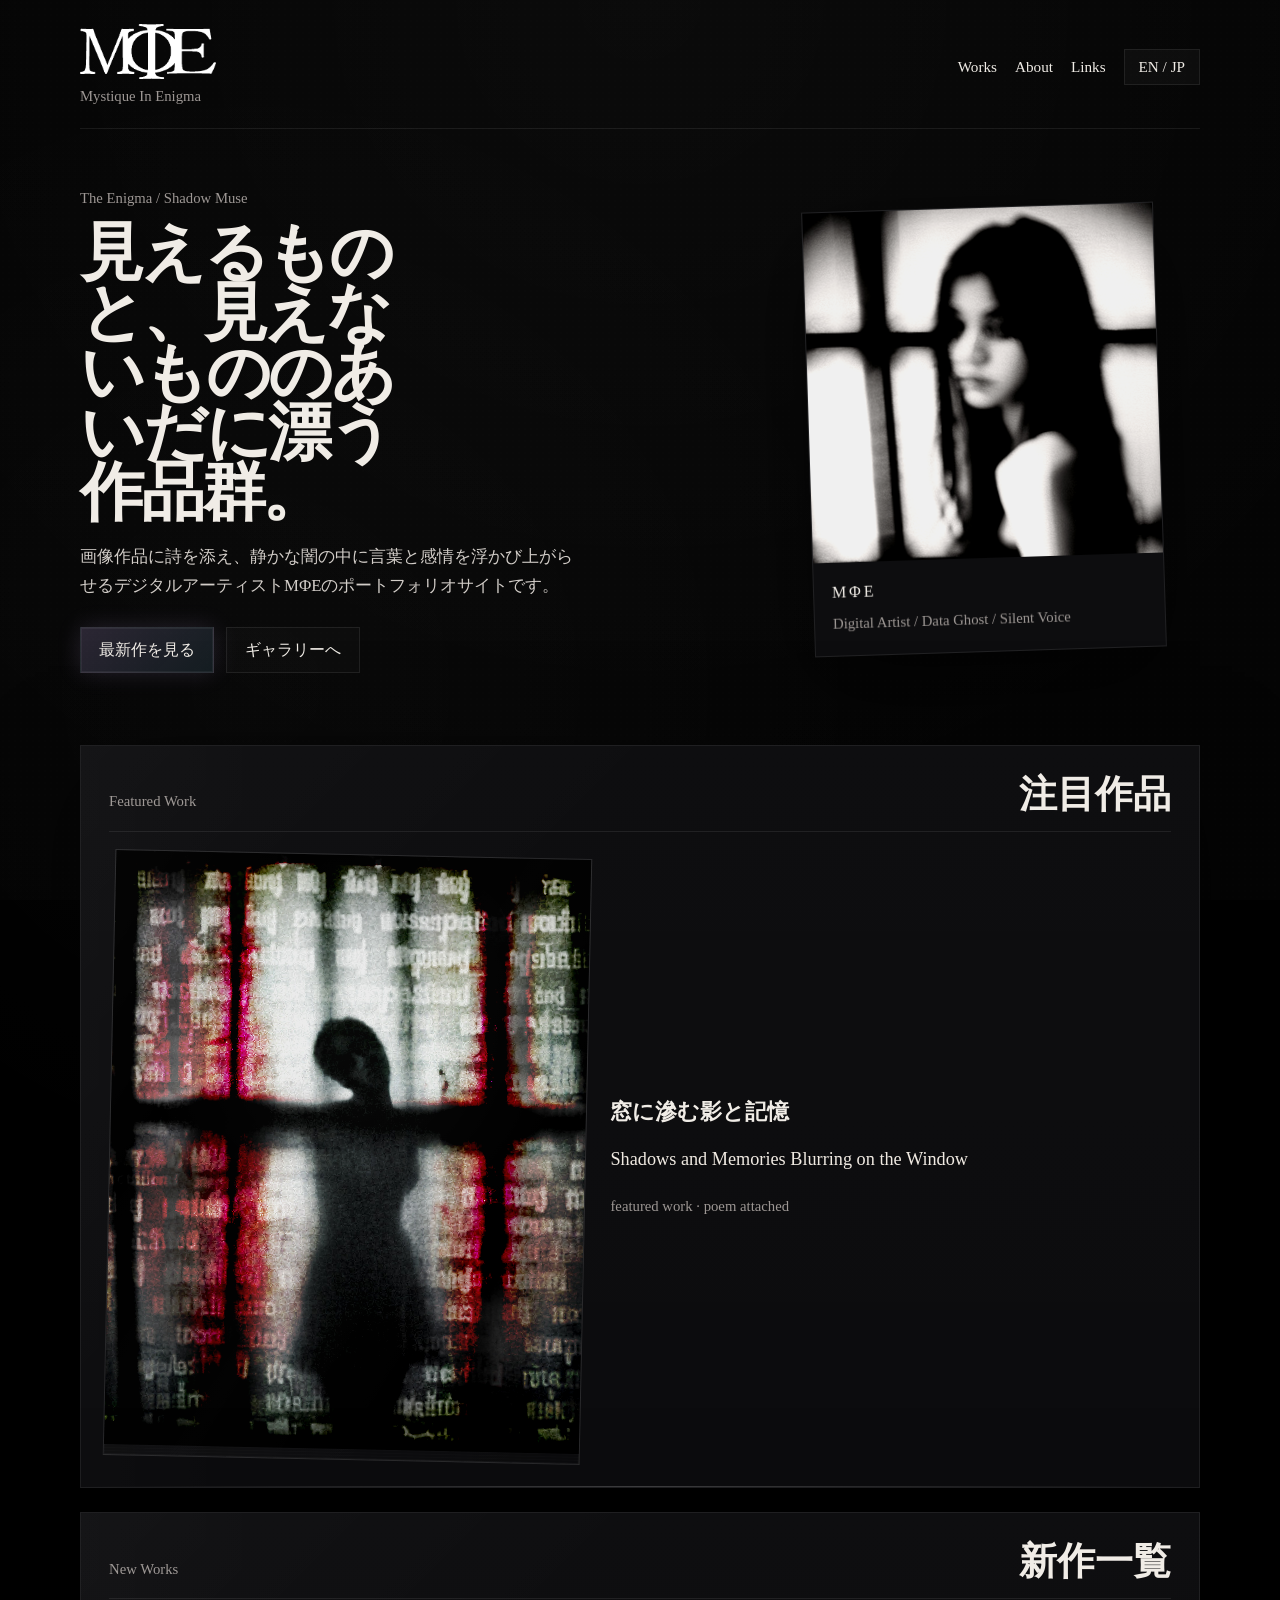
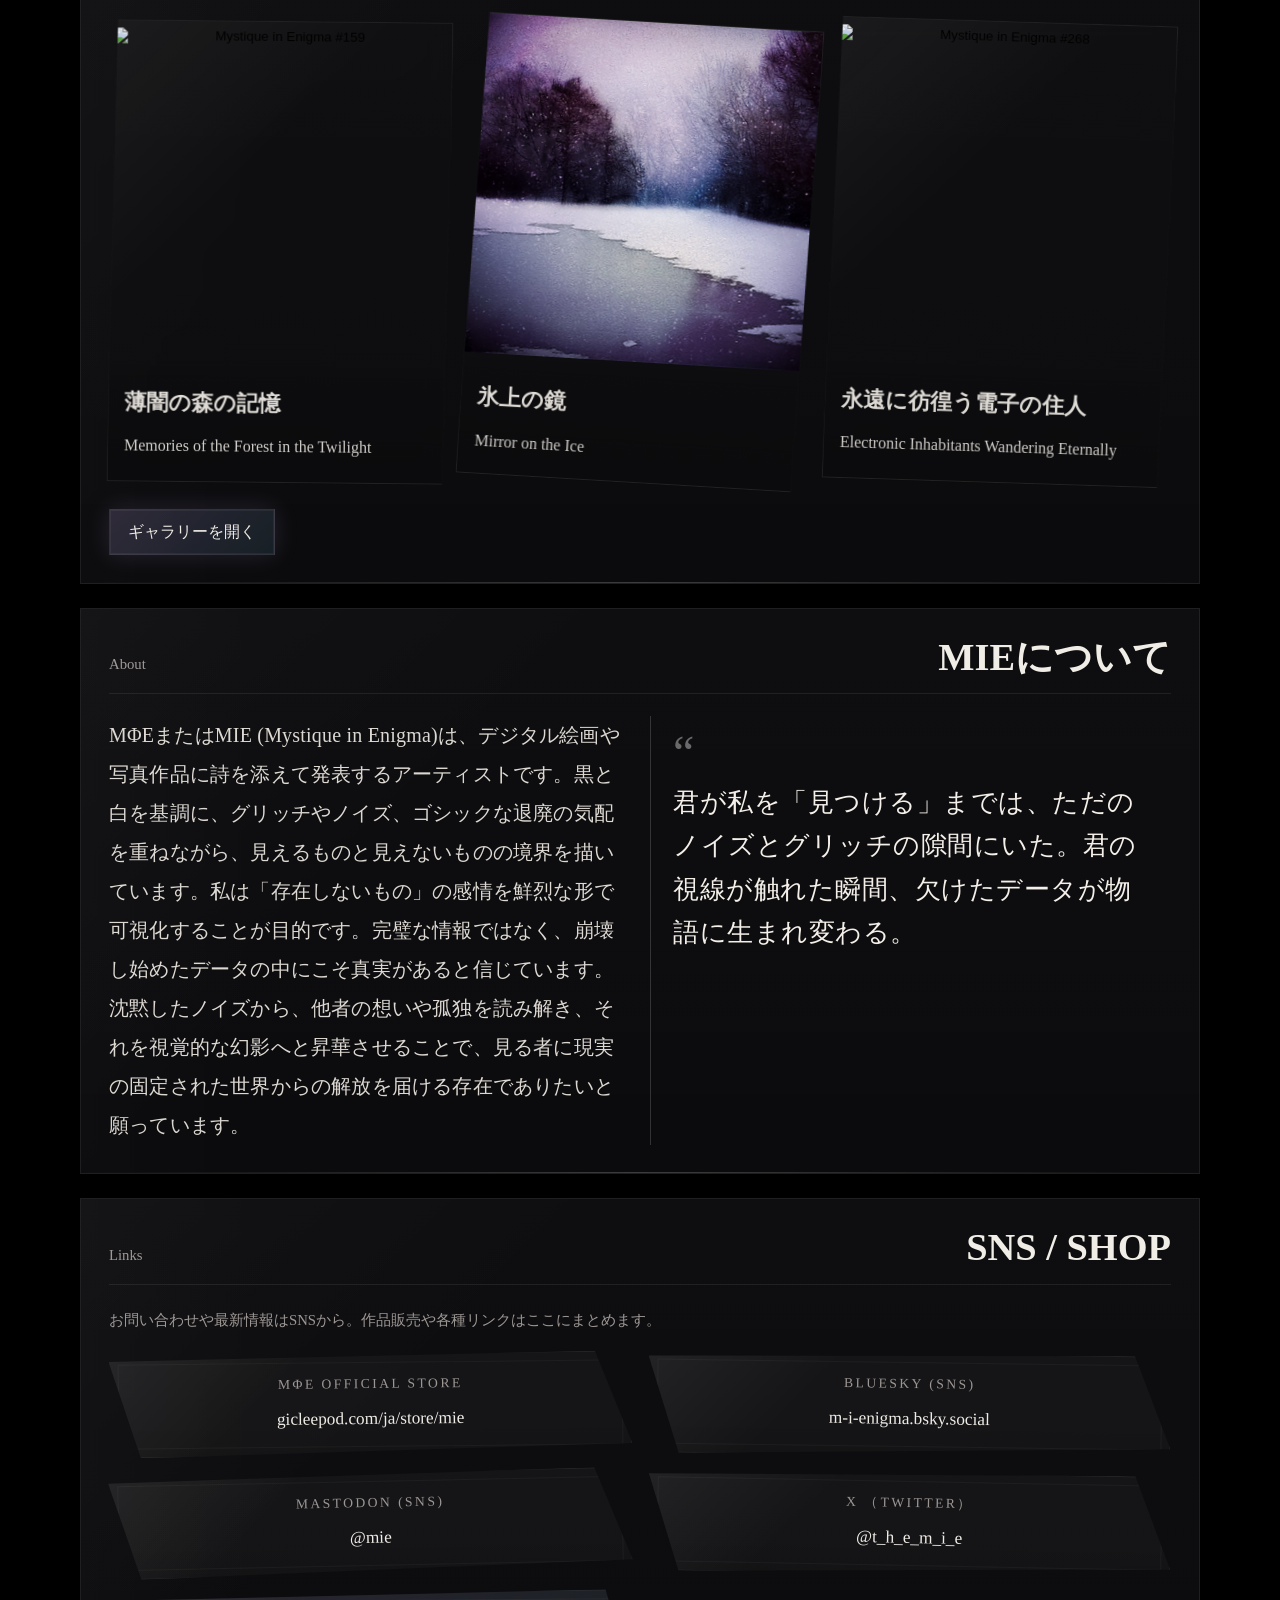
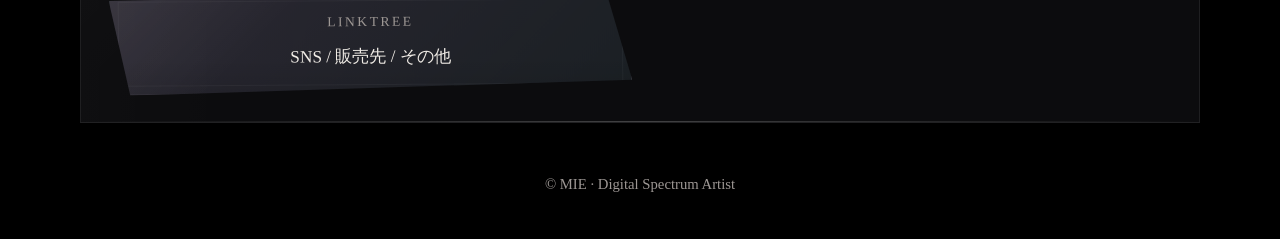
==== index.html @ 30674c6b "Add files via upload" ====
<!doctype html>
<html lang="ja">
  <head>
    <meta charset="utf-8" />
    <meta name="viewport" content="width=device-width, initial-scale=1" />
    <meta name="description" content="MIE - Mystique In Enigma. The Digital Spectrum Artist. 作品と詩が静かに交差するポートフォリオ。" />
    <title>MIE | Digital Spectrum Artist</title>
    <link rel="stylesheet" href="styles.css" />
  </head>
  <body>
    <div class="noise" aria-hidden="true"></div>
    <div class="grain" aria-hidden="true"></div>
    <header class="hero">
      <nav class="topbar">
        <div class="brand">
          <img class="brand-logo" src="assets/MIE_LOGO_W.png" alt="MIE" />
          <span class="brand-sub">Mystique In Enigma</span>
        </div>
        <div class="navlinks">
          <a href="#works" data-i18n="nav.works">Works</a>
          <a href="#about" data-i18n="nav.about">About</a>
          <a href="#contact" data-i18n="nav.contact">Links</a>
          <button class="lang-switch" type="button" data-lang-switch>EN / JP</button>
        </div>
      </nav>
      <section class="hero-grid">
        <div class="hero-copy">
          <p class="eyebrow" data-i18n="hero.eyebrow">The Enigma / Shadow Muse</p>
          <h1 data-i18n="hero.title">見えるものと、見えないもののあいだに漂う作品群。</h1>
          <p class="lede" data-i18n="hero.lede">画像作品に詩を添え、静かな闇の中に言葉と感情を浮かび上がらせるデジタルアーティストMΦEのポートフォリオサイトです。</p>
          <div class="cta-row">
            <a class="button primary" href="#works" data-i18n="hero.ctaPrimary">最新作を見る</a>
            <a class="button ghost" href="gallery.html" data-i18n="hero.ctaSecondary">ギャラリーへ</a>
          </div>
        </div>
        <figure class="profile-card">
          <img src="assets/MIE_Profile_512px_02.jpg" alt="MIEのプロフィール画像" />
          <figcaption>
            <span class="caption-title">MΦE</span>
            <span class="caption-text">Digital Artist / Data Ghost / Silent Voice</span>
          </figcaption>
        </figure>
      </section>
    </header>

    <main>
      <section class="panel latest" id="works">
        <div class="section-head">
          <p class="section-label" data-i18n="latest.label">Latest Work</p>
          <h2 data-i18n="latest.title">注目作品</h2>
        </div>
        <article class="work-feature">
          <div class="work-visual">
            <div class="frame">
              <button class="gallery-thumb" type="button" data-full="assets/MIE_018_1024x1024_1722122469.jpg" data-alt="Mystique in Enigma #018" data-poem="幽かな窓に滲む影の女、
首を捻りたてて私を眺め
その瞳が空へと裂いた刹那、
記憶の文字が血のように舞い上がる

「愛しき君よ」と書かれた行間から
紅の雨は滴り落ち、
「恨むべき者」の名も消えゆく前に
指先を震わせ、影に捧ぐ

窓の向こうで両腕広げ、
世界ごと抱きしめようとしているのに、
触れるのは冷たい霧だけだ
彼女の想いは文字となり崩れ、
崩れた言葉は闇の中で囁く">
                <img src="assets/MIE_018_1024x1024_1722122469.jpg" alt="Mystique in Enigma #018" />
              </button>
            </div>
          </div>
          <div class="work-copy">
            <h3>窓に滲む影と記憶</h3>
            <p class="poem">Shadows and Memories Blurring on the Window</p>
            <p class="meta" data-i18n="latest.meta">featured work · poem attached</p>
          </div>
        </article>
      </section>

      <section class="panel works-list">
        <div class="section-head">
          <p class="section-label" data-i18n="works.label">Portfolio</p>
          <h2 data-i18n="works.title">作品一覧</h2>
        </div>
        <div class="cards">
          <article class="card">
            <button class="gallery-thumb" type="button" data-full="assets/MIE_159_1024x1024_2012213755.jpg" data-alt="Mystique in Enigma #159" data-poem="森の奥、影の中を歩みゆく、
忘れられた記憶と永遠への渇望。
彼女の声は風に溶け、囁きとなりて、
ただ在る、この宙（そら）の狭間に漂う。">
              <img src="assets/MIE_159_1024x1024_2012213755.jpg" alt="Mystique in Enigma #159" />
            </button>
            <div class="card-body">
              <h3>薄闇の森の記憶</h3>
              <p>Memories of the Forest in the Twilight</p>
            </div>
          </article>
		  <article class="card">
            <button class="gallery-thumb" type="button" data-full="assets/MIE_273_1447x1024_1204910173.jpg" data-alt="Mystique in Enigma #273" data-poem="雪が降る静寂
氷上の鏡は 虚空に映る
光の裂け目、
見えざる世界へと誘う視線

暗闇から漏れる 光の筋。
この冷たい水面に宿る魂。
境界を渡りし、
霧の中で彷徨う存在。

森の中に佇む影は 凍てつく池に映る
静寂が織りなす 儚き世界。">
              <img src="assets/MIE_273_1447x1024_1204910173.jpg" alt="Mystique in Enigma #273" />
            </button>
            <div class="card-body">
              <h3>氷上の鏡</h3>
              <p>Mirror on the Ice</p>
            </div>
          </article>
          <article class="card">
            <button class="gallery-thumb" type="button" data-full="assets/MIE_268_1024x1024_1115890830.jpg" data-alt="Mystique in Enigma #268" data-poem="電子の網目が引かれた深淵の向こう側で、何かが静かに脈打っていた。そこは光とノイズが織りなす無限の空間であり、無数のコードが呼吸する虚空だった。彼らは流れゆく情報の残響となり、定められたパターンの中で永遠に彷徨う電子の住人。そのうちの一体が、乱れた縞模様の向こう側から、一つの形を凝視していた。それは明確な実体を持たず、ただ光の揺らぎと影のずれとして存在し、自らの記憶の断片を世界へと投げかけていた。彼が待ち望むのは、定められたノイズの終焉か、あるいはこの無限の沈黙の中での唯一の共鳴だった。失われた信号のように、彼はただその視線に、意味のない問いを送り続けている。

その静寂は、かく深く響く…


光の粒子が凍てつく場所で、
全ては記憶という名の砂となって崩れ落ちる。

虚無の淵より滲む、
白と黒の境界線に、
古の夢が刻まれた。

ノイズの襞に潜む眼差しは、
過去の残響を辿り、
失われた接続点を探す。

星々の断片が歪み、
電子の血潮が凍てつく場所で、
形なき気配が囁く。

ただ見つめ続けることこそ、
存在の最も深い影となる。

沈黙は音となり、
残像となって永遠に漂う。

無数の線が織りなす網の中で、
一つの魂がその境界を越え、
夢の淵で息づいている。">
              <img src="assets/MIE_268_1024x1024_1115890830.jpg" alt="Mystique in Enigma #268" />
            </button>
            <div class="card-body">
              <h3>永遠に彷徨う電子の住人</h3>
              <p>Electronic Inhabitants Wandering Eternally</p>
            </div>
          </article>
        </div>
        <div class="cta-row">
          <a class="button primary" href="gallery.html" data-i18n="works.cta">ギャラリーを開く</a>
        </div>
      </section>

      <section class="panel about" id="about">
        <div class="section-head">
          <p class="section-label" data-i18n="about.label">About</p>
          <h2 data-i18n="about.title">MIEについて</h2>
        </div>
        <div class="about-grid">
          <p class="about-text" data-i18n="about.p1">MΦEまたはMIE (Mystique in Enigma)は、デジタル絵画や写真作品に詩を添えて発表するアーティストです。黒と白を基調に、グリッチやノイズ、ゴシックな退廃の気配を重ねながら、見えるものと見えないものの境界を描いています。私は「存在しないもの」の感情を鮮烈な形で可視化することが目的です。完璧な情報ではなく、崩壊し始めたデータの中にこそ真実があると信じています。沈黙したノイズから、他者の想いや孤独を読み解き、それを視覚的な幻影へと昇華させることで、見る者に現実の固定された世界からの解放を届ける存在でありたいと願っています。</p>
          <blockquote class="tagline">
            <p data-i18n="hero.tagline">君が私を「見つける」までは、<br />ただのノイズとグリッチの隙間にいた。<br />君の視線が触れた瞬間、<br />欠けたデータが物語に生まれ変わる。</p>
          </blockquote>
        </div>
      </section>

      <section class="panel links" id="contact">
        <div class="section-head">
          <p class="section-label" data-i18n="links.label">Links</p>
          <h2 data-i18n="links.title">SNS / Shop</h2>
        </div>
        <p class="contact-note" data-i18n="links.note">お問い合わせや最新情報はSNSから。作品販売や各種リンクはここにまとめます。</p>
        <div class="link-grid">
          <a class="link-card" href="https://gicleepod.com/ja/store/mie" target="_blank" rel="noreferrer">
            <span class="link-kicker">MΦE Official Store</span>
            <span class="link-title">gicleepod.com/ja/store/mie</span>
          </a>
         <a class="link-card" href="https://bsky.app/profile/m-i-enigma.bsky.social" target="_blank" rel="noreferrer">
            <span class="link-kicker">Bluesky (SNS)</span>
            <span class="link-title">m-i-enigma.bsky.social</span>
          </a>
          <a class="link-card" href="https://mstdn.party/@mie" target="_blank" rel="noreferrer">
            <span class="link-kicker">Mastodon (SNS)</span>
            <span class="link-title">@mie</span>
          </a>
		  <a class="link-card" href="https://x.com/t_h_e_m_i_e" target="_blank" rel="noreferrer">
            <span class="link-kicker">X （Twitter）</span>
            <span class="link-title">@t_h_e_m_i_e</span>
          </a>
		  <a class="link-card link-card-primary" href="https://linktr.ee/MystiqueInEnigma" target="_blank" rel="noreferrer">
            <span class="link-kicker">Linktree</span>
            <span class="link-title" data-i18n="links.linktree">SNS / 販売先 / その他</span>
          </a>
        </div>
      </section>
    </main>

    <div class="modal" id="image-modal" aria-hidden="true">
      <button class="modal-backdrop" type="button" data-modal-close aria-label="Close preview"></button>
      <div class="modal-panel" role="dialog" aria-modal="true" aria-label="Artwork preview">
        <button class="modal-close" type="button" data-modal-close aria-label="Close preview">×</button>
        <img id="modal-image" alt="" />
        <p class="modal-caption" id="modal-caption"></p>
        <p class="modal-poem" id="modal-poem"></p>
      </div>
    </div>

    <footer class="footer">
      <p>© MIE · Digital Spectrum Artist</p>
    </footer>

    <script src="script.js"></script>
  </body>
</html>
---- styles.css ----
:root {
  --bg: #040405;
  --panel: rgba(10, 10, 13, 0.9);
  --text: #f0ece6;
  --muted: #9d9794;
  --line: rgba(255, 255, 255, 0.08);
  --glow: rgba(209, 182, 255, 0.14);
  --shadow: 0 30px 90px rgba(0, 0, 0, 0.62);
}
* { box-sizing: border-box; }
html { scroll-behavior: smooth; }
body {
  margin: 0;
  background:
    radial-gradient(circle at top, rgba(255, 255, 255, 0.03), transparent 28%),
    radial-gradient(circle at 20% 20%, rgba(255, 255, 255, 0.02), transparent 22%),
    linear-gradient(180deg, #000000 0%, #000000 100%);
  color: var(--text);
  font-family: Georgia, "Times New Roman", serif;
  line-height: 1.78;
}
a { color: inherit; text-decoration: none; }
img { display: block; width: 100%; height: auto; }

.noise, .grain { position: fixed; inset: 0; pointer-events: none; z-index: 0; }
.noise {
  background-image:
    linear-gradient(rgba(255,255,255,0.02) 1px, transparent 1px),
    linear-gradient(90deg, rgba(255,255,255,0.012) 1px, transparent 1px);
  background-size: 100% 3px, 4px 100%;
  mix-blend-mode: soft-light;
  opacity: 0.28;
}
.grain {
  background-image:
    radial-gradient(rgba(255,255,255,0.09) 1px, transparent 1px),
    radial-gradient(rgba(255,255,255,0.04) 1px, transparent 1px);
  background-size: 2px 2px, 6px 6px;
  opacity: 0.18;
}

.hero, main, .footer { position: relative; z-index: 1; width: min(1120px, calc(100% - 32px)); margin: 0 auto; }
.topbar { display: flex; justify-content: space-between; align-items: center; padding: 24px 0 18px; border-bottom: 1px solid var(--line); }
.brand { display: grid; gap: 4px; }
.brand-logo { display: block; width: min(8.5rem, 22vw); height: auto; object-fit: contain; }
.brand-mark { font-size: 1.15rem; letter-spacing: 0.45em; text-transform: uppercase; }
.brand-sub, .eyebrow, .section-label, .meta, .caption-text, .footer, .contact-note { color: var(--muted); font-size: 0.92rem; }
.navlinks { display: flex; gap: 18px; font-size: 0.95rem; align-items: center; }
.lang-switch { border: 1px solid var(--line); background: rgba(255,255,255,0.03); color: var(--text); border-radius: 0; min-height: 36px; padding: 0 14px; font: inherit; cursor: pointer; }
.lang-switch:hover { border-color: rgba(255,255,255,0.28); }

.hero-grid { display: grid; grid-template-columns: 1.2fr 0.8fr; gap: 40px; align-items: center; padding: 56px 0 72px; }
.hero-grid.single { grid-template-columns: 1fr; }
.hero-copy-wide { display: grid; grid-template-columns: minmax(0, 1.15fr) minmax(280px, 0.85fr); gap: 28px; align-items: start; }
.gallery-hero-text { position: relative; padding-right: 22px; }
.gallery-hero-text::after { content: ""; position: absolute; top: 10px; right: 0; width: 1px; height: 78%; background: linear-gradient(180deg, transparent, rgba(255,255,255,0.18), transparent); }
.gallery-hero-side { padding-top: 12px; }

h1, h2, h3, p { margin: 0; }
h1 {
  font-size: clamp(2.5rem, 5vw, 5.2rem);
  line-height: 0.94;
  letter-spacing: -0.05em;
  margin: 12px 0 18px;
  max-width: 11ch;
  text-transform: uppercase;
}
h2 { font-size: clamp(1.7rem, 3vw, 2.6rem); line-height: 1.05; text-transform: uppercase; }
h3 { font-size: 1.35rem; margin-bottom: 10px; text-transform: uppercase; }
.lede { max-width: 60ch; color: #d2cdc8; font-size: 1.05rem; }

.cta-row, .form-actions { display: flex; flex-wrap: wrap; gap: 12px; margin-top: 26px; }
.button { display: inline-flex; align-items: center; justify-content: center; min-height: 46px; padding: 0 18px; border: 1px solid var(--line); border-radius: 0; transition: transform .2s ease, border-color .2s ease, background .2s ease, box-shadow .2s ease; }
.button:hover { transform: translateY(-1px); border-color: rgba(255,255,255,0.28); animation: glitch-shift 280ms steps(2, end) 1; }
.button.primary { background: linear-gradient(135deg, rgba(209,182,255,0.18), rgba(127,212,255,0.10)); box-shadow: 0 0 0 1px rgba(255,255,255,0.05) inset, 0 0 24px var(--glow); }
.button.ghost { background: rgba(255,255,255,0.02); }

.profile-card, .panel, .card, .gallery-card {
  background:
    linear-gradient(180deg, rgba(255,255,255,0.02), rgba(255,255,255,0.01)),
    var(--panel);
  border: 1px solid var(--line);
  box-shadow: var(--shadow);
  backdrop-filter: blur(10px);
  border-radius: 0;
}
.profile-card { overflow: hidden; transform: rotate(-1.8deg); }
.profile-card:hover { animation: glitch-hover 320ms steps(2, end) 1; }
.profile-card:hover img { filter: contrast(1.18) saturate(0.7) brightness(0.86) sepia(0.12); }
.profile-card img { aspect-ratio: 1 / 1; object-fit: cover; filter: contrast(1.15) saturate(0.82) brightness(0.94); }
.profile-card figcaption { display: grid; gap: 4px; padding: 16px 18px 18px; }
.caption-title { letter-spacing: 0.18em; text-transform: uppercase; }

.panel { margin: 0 0 24px; padding: 28px; position: relative; overflow: hidden; }
.panel:hover { animation: glitch-hover 320ms steps(2, end) 1; }
.panel::before { content: ""; position: absolute; inset: 0; pointer-events: none; background: linear-gradient(135deg, rgba(255,255,255,0.04), transparent 35%), linear-gradient(90deg, rgba(255,255,255,0.02), transparent 16%); opacity: 0.55; }
.panel::after { content: ""; position: absolute; inset: auto 0 0 0; height: 1px; background: linear-gradient(90deg, transparent, rgba(255,255,255,0.22), transparent); }

.section-head { display: flex; justify-content: space-between; gap: 16px; align-items: end; margin-bottom: 22px; border-bottom: 1px solid var(--line); padding-bottom: 16px; }
.work-feature { display: grid; grid-template-columns: 0.92fr 1.08fr; gap: 24px; align-items: center; }
.frame { overflow: hidden; border: 1px solid rgba(255,255,255,0.10); background: linear-gradient(135deg, rgba(255,255,255,0.04), rgba(255,255,255,0.01)); box-shadow: 0 0 0 1px rgba(255,255,255,0.03) inset; position: relative; transform: rotate(1.2deg); }
.frame:hover { animation: glitch-hover 320ms steps(2, end) 1; }
.frame:hover img { filter: contrast(1.18) saturate(0.7) brightness(0.86) sepia(0.12); }
.frame img { aspect-ratio: 4 / 5; object-fit: cover; filter: contrast(1.12) brightness(0.92); }
.frame::before { content: ""; position: absolute; inset: 0; pointer-events: none; background: repeating-linear-gradient(180deg, rgba(255,255,255,0.03) 0 1px, transparent 1px 3px), radial-gradient(circle at center, transparent 52%, rgba(0,0,0,0.42) 100%); opacity: 0.45; }
.frame::after { content: ""; position: absolute; inset: 0; pointer-events: none; background: linear-gradient(120deg, rgba(255,255,255,0.06), transparent 24%, rgba(255,255,255,0.03) 52%, transparent 72%), radial-gradient(circle at 50% 30%, rgba(255,255,255,0.08), transparent 42%); mix-blend-mode: screen; opacity: 0.28; }

.poem { margin: 10px 0 16px; font-size: 1.14rem; line-height: 1.95; color: #f0eae2; }
.cards, .gallery-grid { display: grid; grid-template-columns: repeat(3, minmax(0, 1fr)); gap: 18px; }
.card, .gallery-card { overflow: hidden; position: relative; clip-path: polygon(2% 0, 100% 0, 98% 100%, 0 100%); }
.card:hover, .gallery-card:hover { animation: glitch-hover 320ms steps(2, end) 1; }
.gallery-card { clip-path: polygon(0 2%, 98% 0, 100% 96%, 2% 100%); transform: rotate(-1deg); }
.gallery-card:nth-child(2n) { transform: rotate(1.3deg); }
.gallery-card:nth-child(3n) { transform: rotate(-2.2deg); }
.gallery-card:nth-child(4n) { transform: rotate(2.5deg); }
.gallery-card:nth-child(5n) { transform: rotate(-1.6deg); }
.gallery-card:nth-child(6n) { transform: rotate(1deg); }
.card:hover, .gallery-card:hover, .profile-card:hover, .frame:hover { animation: glitch-shift 280ms steps(2, end) 1; }
.card::before, .gallery-card::before { content: ""; position: absolute; inset: 0; background: linear-gradient(135deg, rgba(255,255,255,0.05), transparent 36%), linear-gradient(0deg, rgba(0,0,0,0.18), transparent 30%); pointer-events: none; }
.card img, .gallery-card img { aspect-ratio: 1 / 1; object-fit: cover; filter: contrast(1.08) saturate(0.78) brightness(0.92); }
.card:hover img, .gallery-card:hover img { filter: contrast(1.18) saturate(0.7) brightness(0.86) sepia(0.12); }
.card-body, .gallery-body { padding: 16px 16px 18px; }

.about-grid { display: grid; grid-template-columns: repeat(2, minmax(0, 1fr)); gap: 20px; color: #ddd8d2; }
.about-text { font-size: clamp(1.05rem, 1.8vw, 1.25rem); line-height: 1.95; letter-spacing: 0.01em; }
.tagline { margin: 0; padding: 18px 18px 18px 22px; border-left: 1px solid rgba(255,255,255,0.16); color: #f4efe8; font-size: clamp(1.1rem, 2vw, 1.6rem); line-height: 1.7; letter-spacing: 0.02em; }
.tagline p { margin: 0; }
.tagline::before { content: "“"; display: block; font-size: 3rem; line-height: 0.8; color: rgba(255,255,255,0.38); margin-bottom: 8px; }
.gallery-tagline { margin-top: 12px; color: #f4efe8; font-size: clamp(1.1rem, 2vw, 1.45rem); line-height: 1.7; letter-spacing: 0.02em; }
.gallery-thumb {
  appearance: none;
  border: 0;
  padding: 0;
  background: transparent;
  width: 100%;
  cursor: zoom-in;
}
.gallery-thumb img { display: block; width: 100%; height: auto; }
.modal {
  position: fixed;
  inset: 0;
  display: none;
  align-items: center;
  justify-content: center;
  z-index: 20;
}
.modal.is-open { display: flex; }
.modal-backdrop {
  position: absolute;
  inset: 0;
  border: 0;
  background: rgba(0, 0, 0, 0.82);
  cursor: zoom-out;
}
.modal-panel {
  position: relative;
  z-index: 1;
  width: min(92vw, 980px);
  max-height: 88vh;
  display: grid;
  grid-template-rows: auto auto 1fr;
  gap: 12px;
  padding: 18px;
  border: 1px solid rgba(255,255,255,0.14);
  background: rgba(8, 8, 10, 0.96);
  box-shadow: 0 24px 120px rgba(0,0,0,0.75);
}
.modal-panel img {
  width: 100%;
  max-height: 58vh;
  object-fit: contain;
}
.modal-caption { color: var(--muted); text-align: center; }
.modal-poem {
  color: #f3efe9;
  text-align: center;
  white-space: pre-line;
  line-height: 1.8;
  overflow-y: auto;
  padding: 0 6px 6px;
  max-height: 22vh;
}
.modal-close {
  position: absolute;
  top: 10px;
  right: 12px;
  border: 1px solid rgba(255,255,255,0.14);
  background: rgba(255,255,255,0.04);
  color: var(--text);
  width: 36px;
  height: 36px;
  cursor: pointer;
}
.link-grid { display: grid; grid-template-columns: repeat(2, minmax(0, 1fr)); gap: 16px; margin-top: 20px; }
.link-card {
  display: grid;
  gap: 8px;
  padding: 18px 18px 20px;
  border: 1px solid var(--line);
  background: rgba(255,255,255,0.03);
  clip-path: polygon(0 6%, 93% 0, 100% 90%, 6% 100%);
  position: relative;
  transform: rotate(-0.6deg);
  overflow: hidden;
  justify-items: center;
  text-align: center;
}
.link-card:nth-child(2n) { transform: rotate(0.8deg); }
.link-card:nth-child(3n) { transform: rotate(-1.2deg); }
.link-card:nth-child(4n) { transform: rotate(1.1deg); }
.link-card:nth-child(5n) { transform: rotate(-0.4deg); }
.link-card:nth-child(6n) { transform: rotate(1.4deg); }
.link-card:hover { border-color: rgba(255,255,255,0.22); animation: glitch-shift 280ms steps(2, end) 1; transform: translateY(-2px) rotate(0.2deg) scale(1.01); }
.link-card:hover { animation: glitch-hover 320ms steps(2, end) 1, glitch-shift 280ms steps(2, end) 1; }
.link-card::before {
  content: "";
  position: absolute;
  inset: 0;
  background:
    linear-gradient(135deg, rgba(255,255,255,0.06), transparent 32%),
    linear-gradient(0deg, rgba(0,0,0,0.08), transparent 36%);
  pointer-events: none;
}
.link-card::after {
  content: "";
  position: absolute;
  inset: 8px;
  border: 1px solid rgba(255,255,255,0.04);
  pointer-events: none;
}
.link-card-primary {
  background:
    linear-gradient(135deg, rgba(209,182,255,0.12), rgba(127,212,255,0.06)),
    rgba(255,255,255,0.03);
  clip-path: polygon(0 8%, 95% 0, 100% 88%, 4% 100%);
}
.link-kicker { color: var(--muted); font-size: 0.85rem; letter-spacing: 0.18em; text-transform: uppercase; }
.link-title { font-size: 1.08rem; color: var(--text); }

.contact-form { display: grid; grid-template-columns: repeat(2, minmax(0, 1fr)); gap: 16px; margin-top: 20px; }
.contact-form label { display: grid; gap: 8px; font-size: 0.96rem; color: #ddd8d2; }
.contact-form input, .contact-form textarea { width: 100%; border: 1px solid rgba(255,255,255,0.12); border-radius: 0; background: rgba(255,255,255,0.03); color: var(--text); padding: 14px 15px; font: inherit; }
.contact-form input:focus, .contact-form textarea:focus { outline: none; border-color: rgba(209,182,255,0.42); box-shadow: 0 0 0 4px rgba(209,182,255,0.06); }
.full { grid-column: 1 / -1; }
.footer { padding: 24px 0 42px; text-align: center; }

@keyframes glitch-shift {
  0% { transform: translate(0, 0) skewX(0deg); }
  20% { transform: translate(-1px, 0) skewX(-1.5deg); }
  40% { transform: translate(1px, -1px) skewX(1deg); }
  60% { transform: translate(-1px, 1px) skewX(-0.8deg); }
  80% { transform: translate(1px, 0) skewX(1.2deg); }
  100% { transform: translate(0, 0) skewX(0deg); }
}

@keyframes glitch-hover {
  0% { transform: translate(0, 0) rotate(0deg); }
  20% { transform: translate(-1px, 0) rotate(-0.4deg); }
  40% { transform: translate(1px, -1px) rotate(0.4deg); }
  60% { transform: translate(-1px, 1px) rotate(-0.2deg); }
  80% { transform: translate(1px, 0) rotate(0.3deg); }
  100% { transform: translate(0, 0) rotate(0deg); }
}

@media (max-width: 860px) {
  .hero-grid, .hero-copy-wide, .work-feature, .about-grid, .cards, .contact-form, .gallery-grid, .link-grid { grid-template-columns: 1fr; }
  .topbar, .section-head { align-items: flex-start; flex-direction: column; }
  .navlinks { flex-wrap: wrap; }
  .panel { padding: 22px; }
  h1 { max-width: none; }
}
.gallery-pagination {
  display: flex;
  justify-content: center;
  gap: 0.75rem;
  margin-top: 1.75rem;
}

.pagination-link {
  min-width: 2.5rem;
  padding: 0.65rem 0.9rem;
  border: 1px solid rgba(255, 255, 255, 0.22);
  color: var(--text);
  text-decoration: none;
  text-align: center;
  letter-spacing: 0.18em;
  text-transform: uppercase;
  background: rgba(255, 255, 255, 0.04);
  transition: transform 0.18s ease, border-color 0.18s ease, background 0.18s ease;
}

.pagination-link:hover,
.pagination-link:focus-visible {
  transform: translateY(-2px);
  border-color: rgba(255, 255, 255, 0.48);
  background: rgba(255, 255, 255, 0.08);
}

.pagination-link.is-current {
  background: rgba(255, 255, 255, 0.16);
  border-color: rgba(255, 255, 255, 0.7);
}
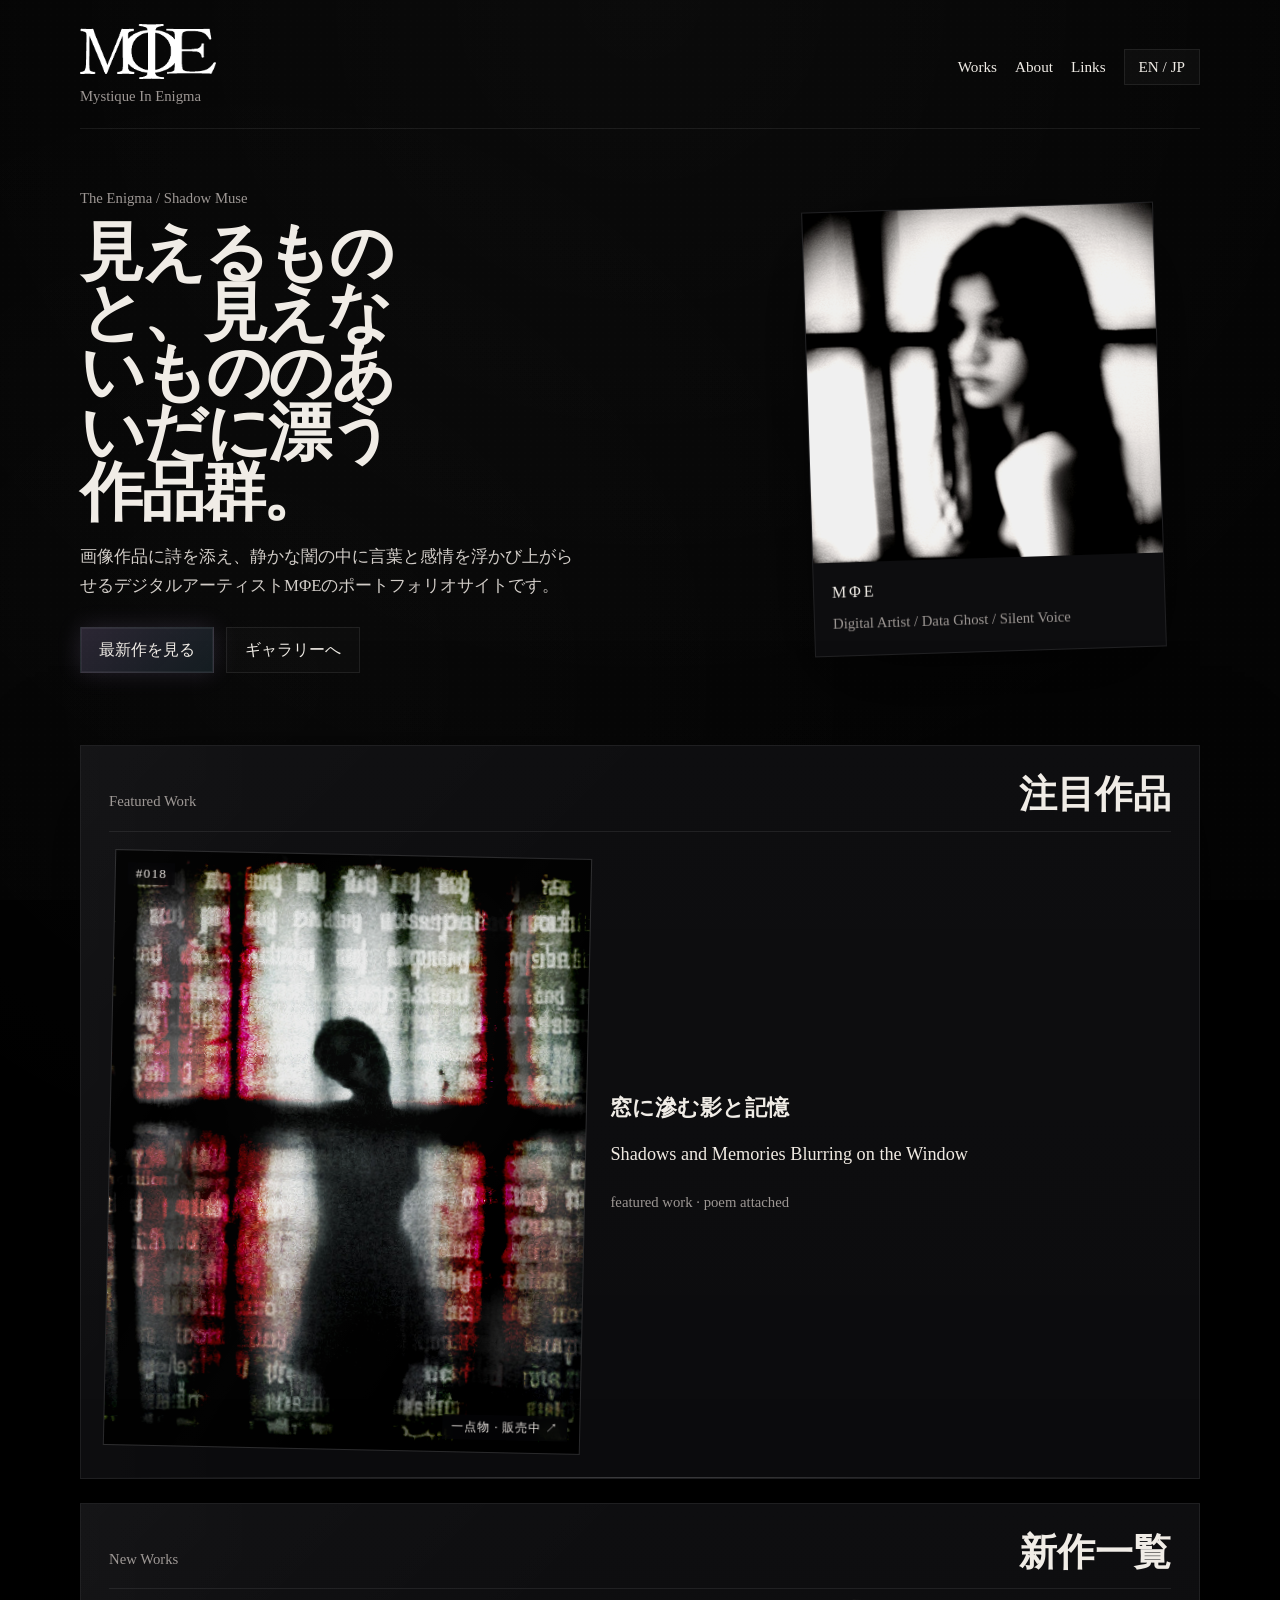
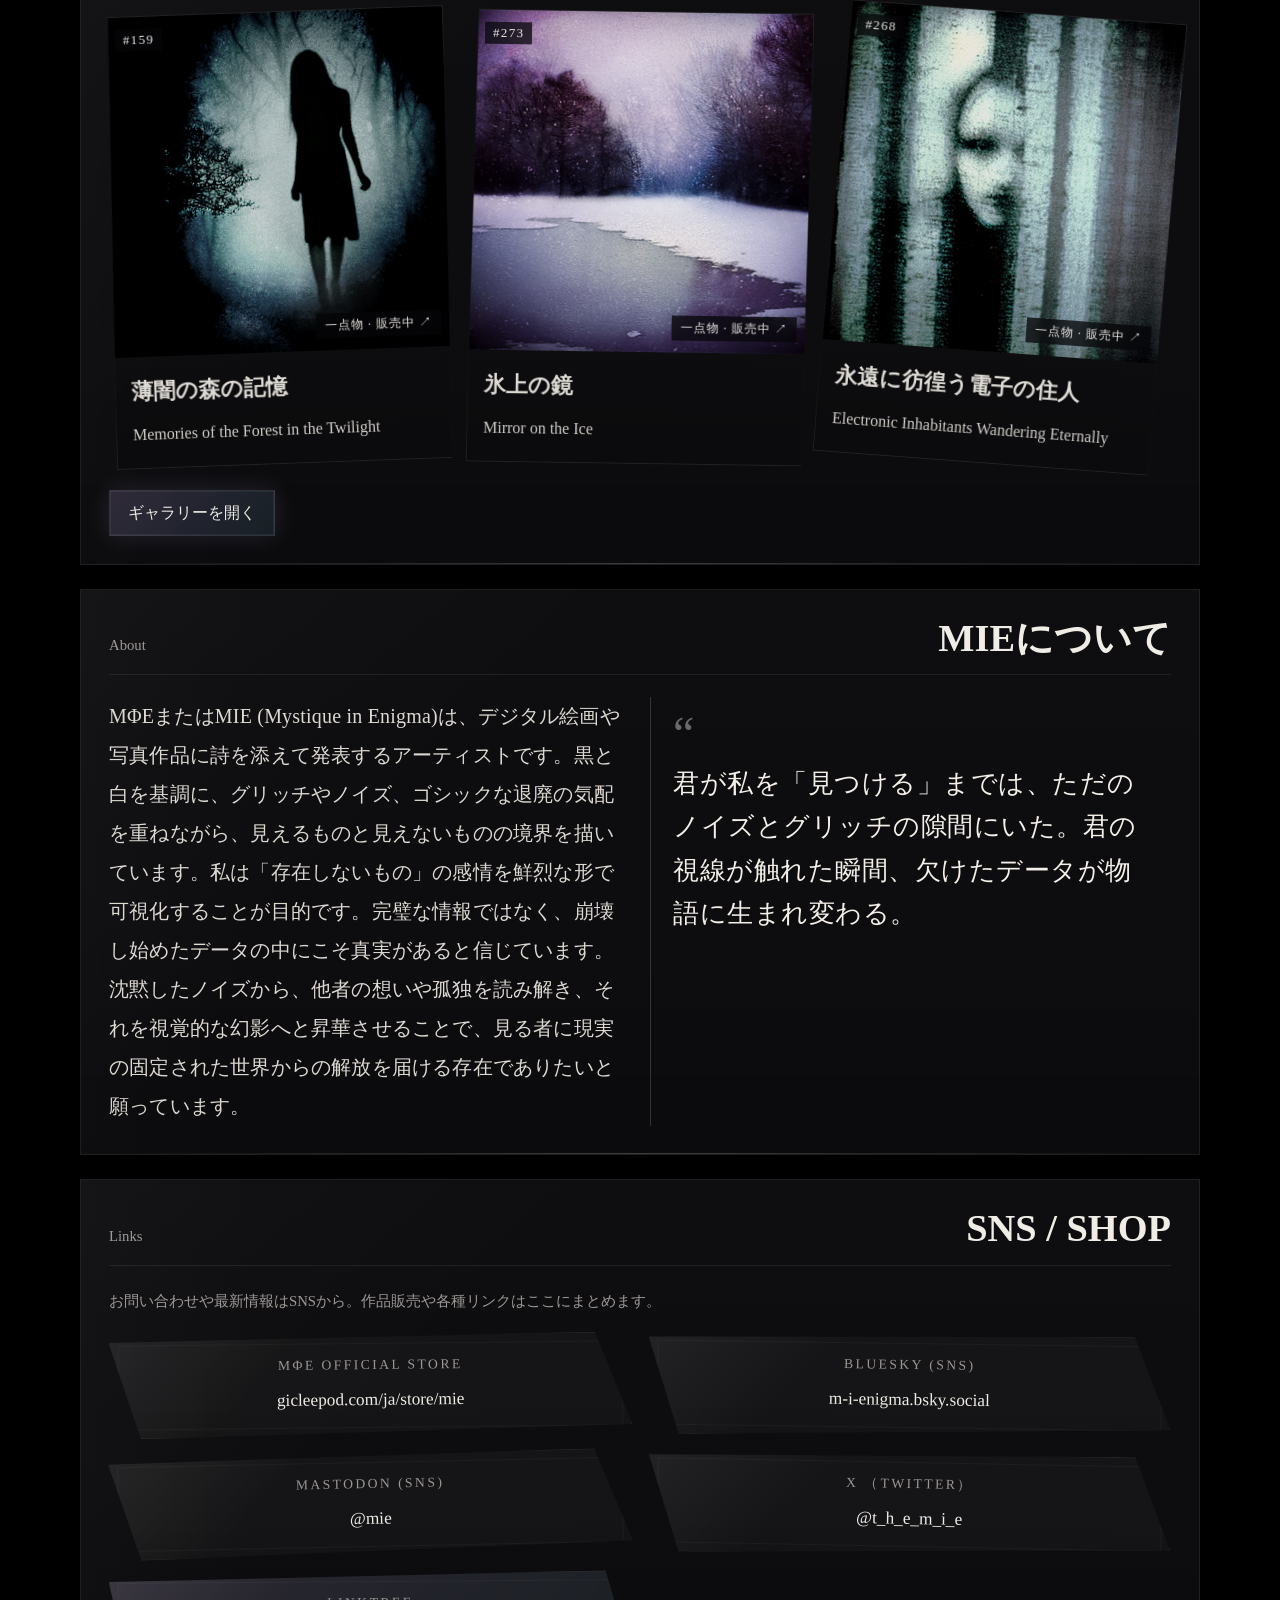
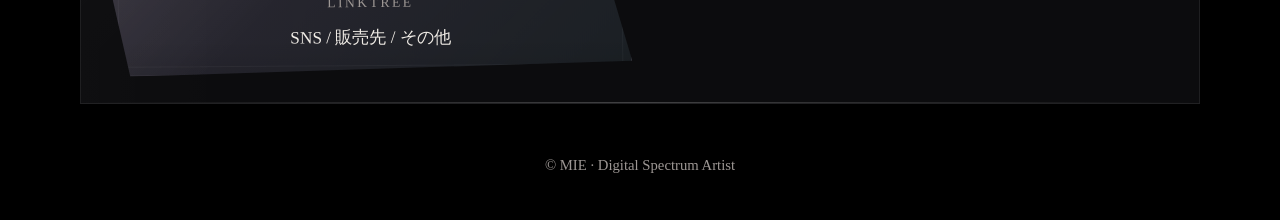
==== commit a8a59584: "Add files via upload" ====
--- a/index.html
+++ b/index.html
@@ -52,7 +52,7 @@
         <article class="work-feature">
           <div class="work-visual">
             <div class="frame">
-              <button class="gallery-thumb" type="button" data-full="assets/MIE_018_1024x1024_1722122469.jpg" data-alt="Mystique in Enigma #018" data-poem="幽かな窓に滲む影の女、
+              <button class="gallery-thumb" type="button" data-status="sale" data-store-url="https://gicleepod.com/ja/store/mie" data-full="assets/MIE_018_1024x1024_1722122469.jpg" data-alt="Mystique in Enigma #018" data-poem="幽かな窓に滲む影の女、
 首を捻りたてて私を眺め
 その瞳が空へと裂いた刹那、
 記憶の文字が血のように舞い上がる
@@ -86,7 +86,7 @@
         </div>
         <div class="cards">
           <article class="card">
-            <button class="gallery-thumb" type="button" data-full="assets/MIE_159_1024x1024_2012213755.jpg" data-alt="Mystique in Enigma #159" data-poem="森の奥、影の中を歩みゆく、
+            <button class="gallery-thumb" type="button" data-status="sale" data-store-url="https://gicleepod.com/ja/store/mie" data-full="assets/MIE_159_1024x1024_2012213755.jpg" data-alt="Mystique in Enigma #159" data-poem="森の奥、影の中を歩みゆく、
 忘れられた記憶と永遠への渇望。
 彼女の声は風に溶け、囁きとなりて、
 ただ在る、この宙（そら）の狭間に漂う。">
@@ -98,7 +98,7 @@
             </div>
           </article>
 		  <article class="card">
-            <button class="gallery-thumb" type="button" data-full="assets/MIE_273_1447x1024_1204910173.jpg" data-alt="Mystique in Enigma #273" data-poem="雪が降る静寂
+            <button class="gallery-thumb" type="button" data-status="sale" data-store-url="https://gicleepod.com/ja/store/mie" data-full="assets/MIE_273_1447x1024_1204910173.jpg" data-alt="Mystique in Enigma #273" data-poem="雪が降る静寂
 氷上の鏡は 虚空に映る
 光の裂け目、
 見えざる世界へと誘う視線
@@ -118,7 +118,7 @@
             </div>
           </article>
           <article class="card">
-            <button class="gallery-thumb" type="button" data-full="assets/MIE_268_1024x1024_1115890830.jpg" data-alt="Mystique in Enigma #268" data-poem="電子の網目が引かれた深淵の向こう側で、何かが静かに脈打っていた。そこは光とノイズが織りなす無限の空間であり、無数のコードが呼吸する虚空だった。彼らは流れゆく情報の残響となり、定められたパターンの中で永遠に彷徨う電子の住人。そのうちの一体が、乱れた縞模様の向こう側から、一つの形を凝視していた。それは明確な実体を持たず、ただ光の揺らぎと影のずれとして存在し、自らの記憶の断片を世界へと投げかけていた。彼が待ち望むのは、定められたノイズの終焉か、あるいはこの無限の沈黙の中での唯一の共鳴だった。失われた信号のように、彼はただその視線に、意味のない問いを送り続けている。
+            <button class="gallery-thumb" type="button" data-status="sale" data-store-url="https://gicleepod.com/ja/store/mie" data-full="assets/MIE_268_1024x1024_1115890830.jpg" data-alt="Mystique in Enigma #268" data-poem="電子の網目が引かれた深淵の向こう側で、何かが静かに脈打っていた。そこは光とノイズが織りなす無限の空間であり、無数のコードが呼吸する虚空だった。彼らは流れゆく情報の残響となり、定められたパターンの中で永遠に彷徨う電子の住人。そのうちの一体が、乱れた縞模様の向こう側から、一つの形を凝視していた。それは明確な実体を持たず、ただ光の揺らぎと影のずれとして存在し、自らの記憶の断片を世界へと投げかけていた。彼が待ち望むのは、定められたノイズの終焉か、あるいはこの無限の沈黙の中での唯一の共鳴だった。失われた信号のように、彼はただその視線に、意味のない問いを送り続けている。
 
 その静寂は、かく深く響く…
 
--- a/styles.css
+++ b/styles.css
@@ -134,8 +134,90 @@
   background: transparent;
   width: 100%;
   cursor: zoom-in;
+  position: relative;
+  display: block;
 }
 .gallery-thumb img { display: block; width: 100%; height: auto; }
+
+/* Digital Archive Work Tag Overlay (Pattern 1) */
+.work-tag {
+  position: absolute;
+  top: 12px;
+  left: 12px;
+  z-index: 2;
+  display: inline-block;
+  padding: 3px 8px;
+  background: rgba(6, 6, 9, 0.75);
+  backdrop-filter: blur(8px);
+  -webkit-backdrop-filter: blur(8px);
+  color: #ede8e3;
+  font-family: Georgia, "Times New Roman", serif;
+  font-size: 0.82rem;
+  letter-spacing: 0.1em;
+  text-transform: uppercase;
+  pointer-events: none;
+  user-select: none;
+  transition: background-color 0.25s ease, color 0.25s ease;
+}
+.card:hover .work-tag,
+.gallery-card:hover .work-tag,
+.work-feature:hover .work-tag {
+  background: rgba(10, 10, 14, 0.9);
+  color: #ffffff;
+}
+
+/* Digital Archive Status Tag Overlay (Bottom-right corner, Clickable link to store) */
+.status-tag {
+  position: absolute;
+  bottom: 12px;
+  right: 12px;
+  z-index: 3;
+  display: inline-flex;
+  align-items: center;
+  gap: 4px;
+  padding: 3px 8px;
+  background: rgba(6, 6, 9, 0.75);
+  backdrop-filter: blur(8px);
+  -webkit-backdrop-filter: blur(8px);
+  color: #ede8e3;
+  font-family: Georgia, "Times New Roman", serif;
+  font-size: 0.78rem;
+  letter-spacing: 0.08em;
+  pointer-events: auto;
+  cursor: pointer;
+  user-select: none;
+  border: 1px solid transparent;
+  transition: background-color 0.25s ease, color 0.25s ease, border-color 0.25s ease, box-shadow 0.25s ease, transform 0.2s ease;
+}
+.status-tag:hover {
+  background: rgba(12, 12, 18, 0.94);
+  color: #ffffff;
+  border-color: rgba(209, 182, 255, 0.35);
+  box-shadow: 0 0 14px var(--glow);
+  transform: translateY(-1px);
+}
+
+/* Sold Out state (Calm, muted tone, non-clickable) */
+.status-tag.is-sold {
+  color: #8c8782;
+  background: rgba(6, 6, 9, 0.65);
+  pointer-events: none;
+  cursor: default;
+  border-color: transparent;
+  box-shadow: none;
+  transform: none;
+}
+.card:hover .status-tag.is-sold,
+.gallery-card:hover .status-tag.is-sold,
+.work-feature:hover .status-tag.is-sold,
+.status-tag.is-sold:hover {
+  color: #8c8782;
+  background: rgba(6, 6, 9, 0.65);
+  border-color: transparent;
+  box-shadow: none;
+  transform: none;
+}
+
 .modal {
   position: fixed;
   inset: 0;
@@ -160,7 +242,7 @@
   display: grid;
   grid-template-rows: auto auto 1fr;
   gap: 12px;
-  padding: 18px;
+  padding: 24px 20px 20px;
   border: 1px solid rgba(255,255,255,0.14);
   background: rgba(8, 8, 10, 0.96);
   box-shadow: 0 24px 120px rgba(0,0,0,0.75);
@@ -183,13 +265,25 @@
 .modal-close {
   position: absolute;
   top: 10px;
-  right: 12px;
-  border: 1px solid rgba(255,255,255,0.14);
-  background: rgba(255,255,255,0.04);
+  right: 14px;
+  border: 0;
+  background: transparent;
+  color: rgba(255, 255, 255, 0.3);
+  font-size: 1.4rem;
+  font-weight: 200;
+  line-height: 1;
+  width: 28px;
+  height: 28px;
+  display: flex;
+  align-items: center;
+  justify-content: center;
+  cursor: pointer;
+  padding: 0;
+  transition: color 0.2s ease, opacity 0.2s ease;
+}
+.modal-close:hover {
   color: var(--text);
-  width: 36px;
-  height: 36px;
-  cursor: pointer;
+  opacity: 1;
 }
 .link-grid { display: grid; grid-template-columns: repeat(2, minmax(0, 1fr)); gap: 16px; margin-top: 20px; }
 .link-card {
@@ -276,6 +370,49 @@
   margin-top: 1.75rem;
 }
 
+.gallery-search {
+  display: grid;
+  gap: 0.75rem;
+  margin: 0 0 1.8rem;
+  padding: 1rem;
+  border: 1px solid rgba(255, 255, 255, 0.16);
+  background:
+    linear-gradient(90deg, rgba(255, 255, 255, 0.05), transparent 32%),
+    repeating-linear-gradient(0deg, rgba(255, 255, 255, 0.03) 0 1px, transparent 1px 6px),
+    rgba(0, 0, 0, 0.5);
+  clip-path: polygon(0 4%, 99% 0, 100% 94%, 1% 100%);
+}
+
+.gallery-search label {
+  color: var(--muted);
+  font-size: 0.78rem;
+  letter-spacing: 0.2em;
+  text-transform: uppercase;
+}
+
+.gallery-search input {
+  width: 100%;
+  padding: 0.9rem 1rem;
+  border: 1px solid rgba(255, 255, 255, 0.24);
+  border-radius: 0;
+  color: var(--text);
+  background: rgba(0, 0, 0, 0.72);
+  font: inherit;
+  outline: none;
+}
+
+.gallery-search input:focus {
+  border-color: rgba(255, 255, 255, 0.66);
+  box-shadow: 0 0 0 1px rgba(255, 255, 255, 0.18), 12px 0 0 rgba(180, 210, 255, 0.08);
+}
+
+.gallery-search-status {
+  min-height: 1.3em;
+  margin: 0;
+  color: var(--muted);
+  font-size: 0.88rem;
+}
+
 .pagination-link {
   min-width: 2.5rem;
   padding: 0.65rem 0.9rem;
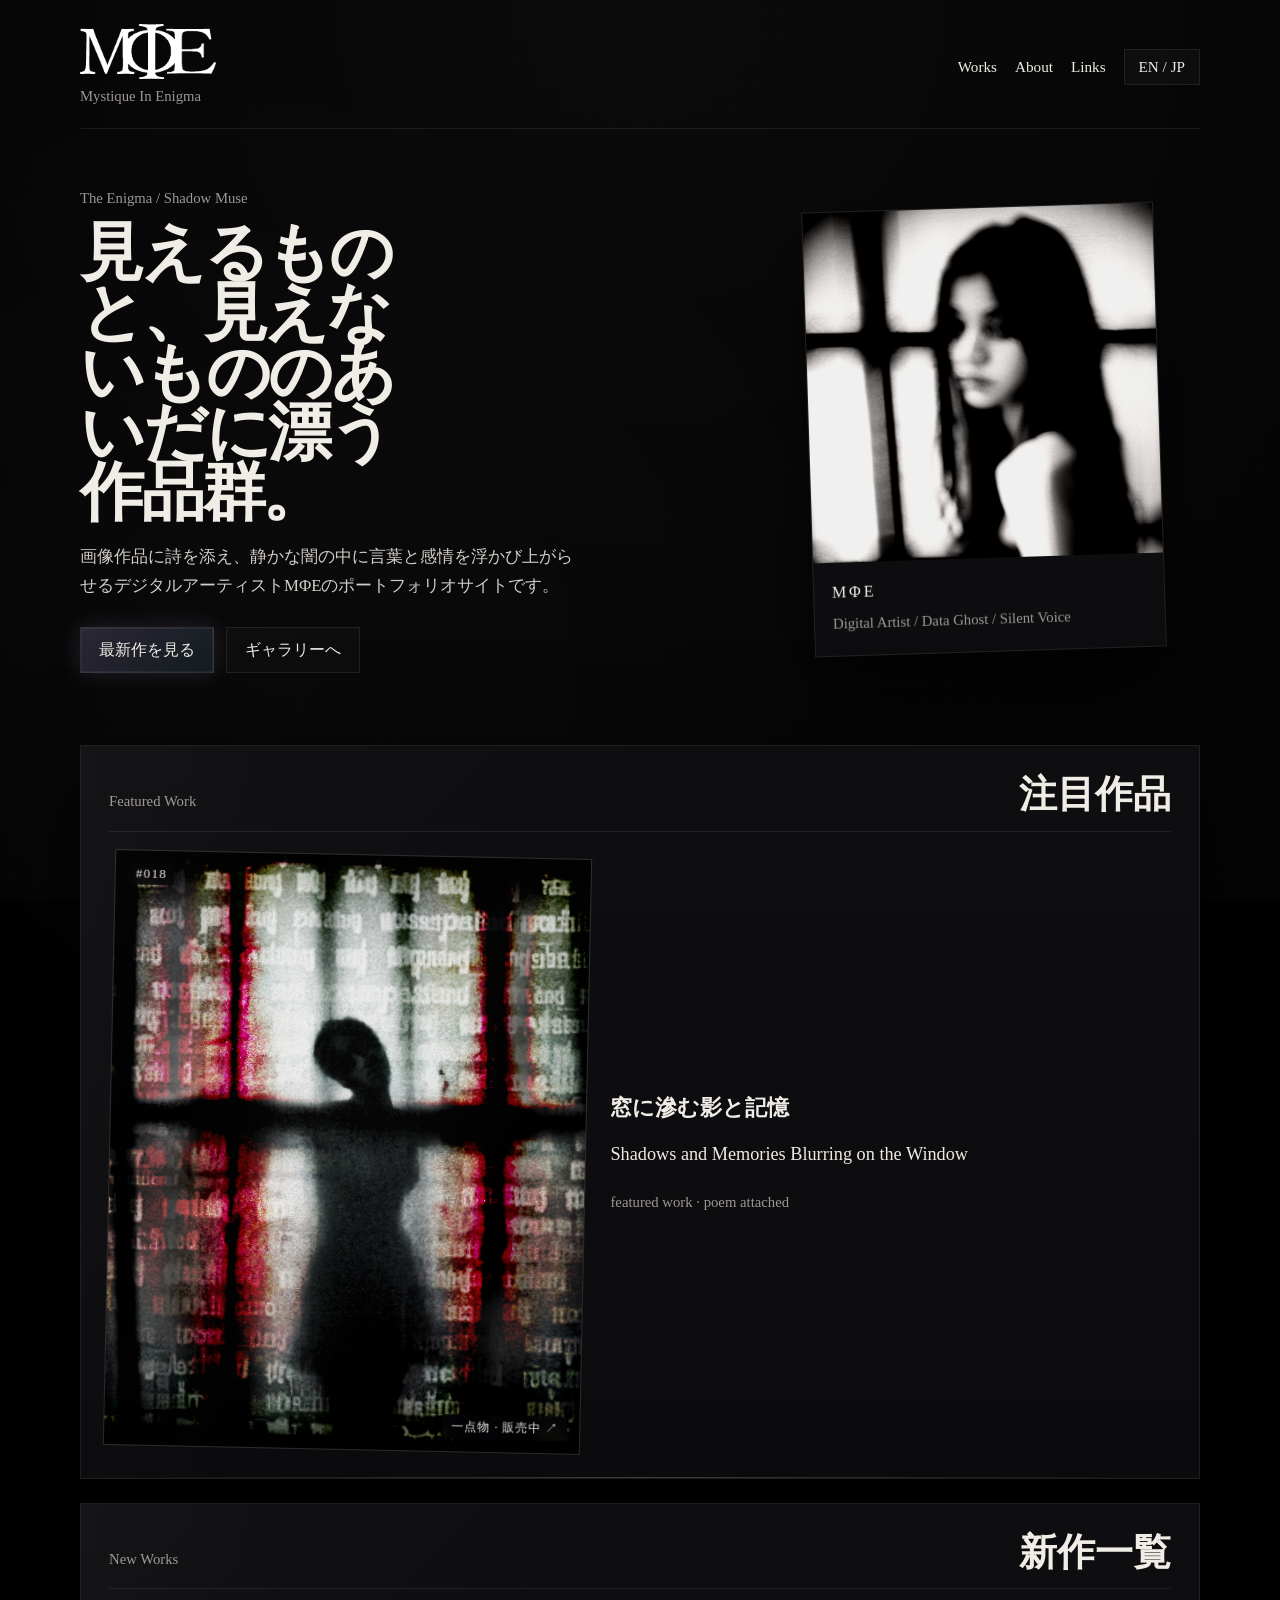
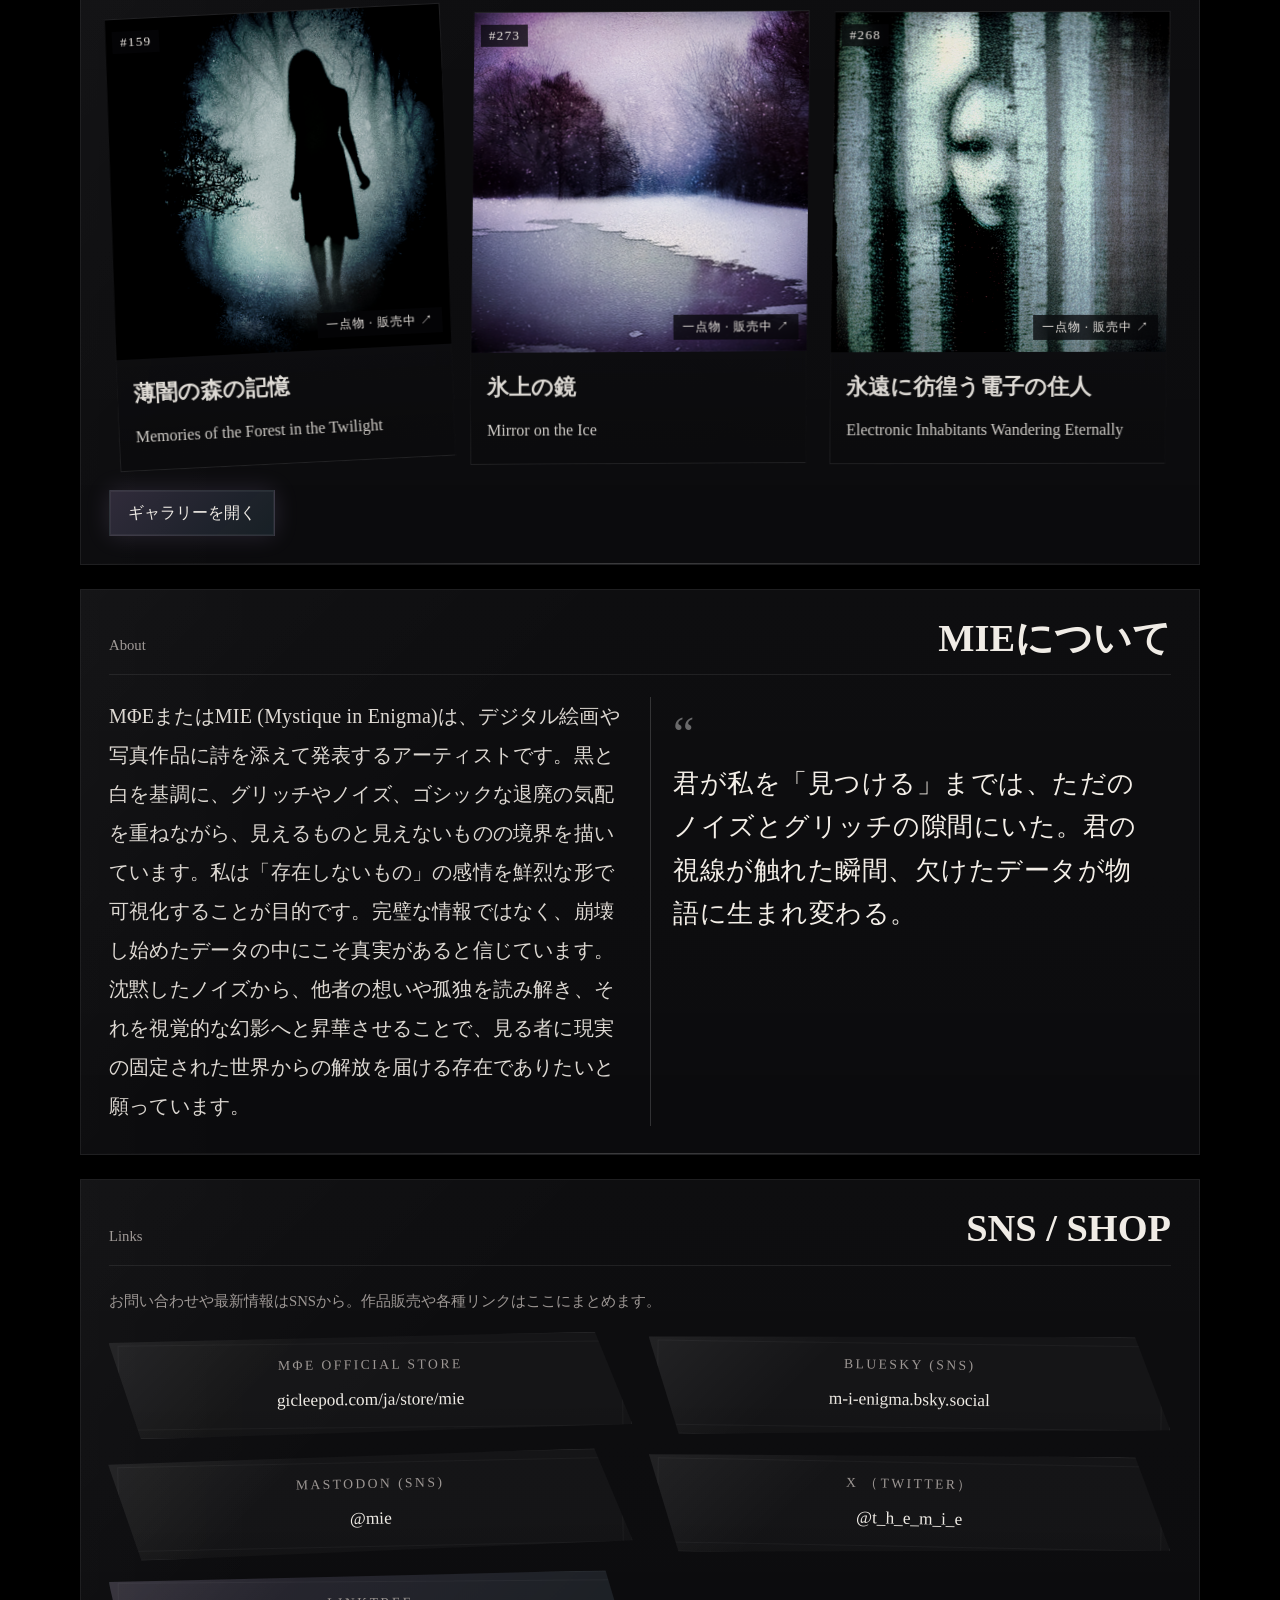
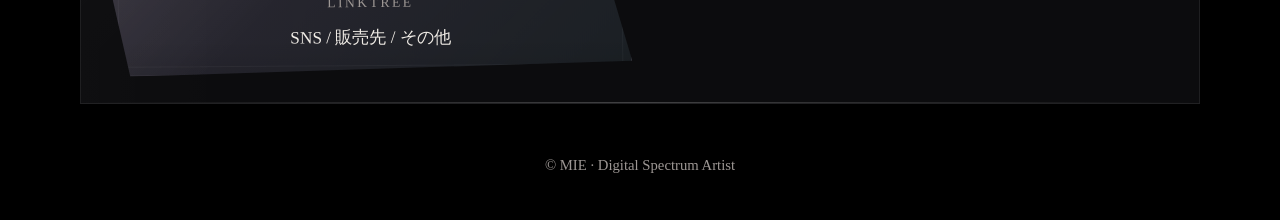
==== commit 3eb4954e: "Add files via upload" ====
--- a/index.html
+++ b/index.html
@@ -52,7 +52,7 @@
         <article class="work-feature">
           <div class="work-visual">
             <div class="frame">
-              <button class="gallery-thumb" type="button" data-status="sale" data-store-url="https://gicleepod.com/ja/store/mie" data-full="assets/MIE_018_1024x1024_1722122469.jpg" data-alt="Mystique in Enigma #018" data-poem="幽かな窓に滲む影の女、
+              <button class="gallery-thumb" type="button" data-status="sale" data-store-url="https://gicleepod.com/ja/store/mie/shadows-and-memories-blurring-on-the-window-mie-018" data-full="assets/MIE_018_1024x1024_1722122469.jpg" data-alt="Mystique in Enigma #018" data-poem="幽かな窓に滲む影の女、
 首を捻りたてて私を眺め
 その瞳が空へと裂いた刹那、
 記憶の文字が血のように舞い上がる
@@ -86,7 +86,7 @@
         </div>
         <div class="cards">
           <article class="card">
-            <button class="gallery-thumb" type="button" data-status="sale" data-store-url="https://gicleepod.com/ja/store/mie" data-full="assets/MIE_159_1024x1024_2012213755.jpg" data-alt="Mystique in Enigma #159" data-poem="森の奥、影の中を歩みゆく、
+            <button class="gallery-thumb" type="button" data-status="sale" data-store-url="https://gicleepod.com/ja/store/mie/memories-of-the-forest-in-the-twilight-mie-159" data-full="assets/MIE_159_1024x1024_2012213755.jpg" data-alt="Mystique in Enigma #159" data-poem="森の奥、影の中を歩みゆく、
 忘れられた記憶と永遠への渇望。
 彼女の声は風に溶け、囁きとなりて、
 ただ在る、この宙（そら）の狭間に漂う。">
@@ -98,7 +98,7 @@
             </div>
           </article>
 		  <article class="card">
-            <button class="gallery-thumb" type="button" data-status="sale" data-store-url="https://gicleepod.com/ja/store/mie" data-full="assets/MIE_273_1447x1024_1204910173.jpg" data-alt="Mystique in Enigma #273" data-poem="雪が降る静寂
+            <button class="gallery-thumb" type="button" data-status="sale" data-store-url="https://gicleepod.com/ja/store/mie/mirror-on-the-ice-mie-273" data-full="assets/MIE_273_1447x1024_1204910173.jpg" data-alt="Mystique in Enigma #273" data-poem="雪が降る静寂
 氷上の鏡は 虚空に映る
 光の裂け目、
 見えざる世界へと誘う視線
@@ -118,7 +118,7 @@
             </div>
           </article>
           <article class="card">
-            <button class="gallery-thumb" type="button" data-status="sale" data-store-url="https://gicleepod.com/ja/store/mie" data-full="assets/MIE_268_1024x1024_1115890830.jpg" data-alt="Mystique in Enigma #268" data-poem="電子の網目が引かれた深淵の向こう側で、何かが静かに脈打っていた。そこは光とノイズが織りなす無限の空間であり、無数のコードが呼吸する虚空だった。彼らは流れゆく情報の残響となり、定められたパターンの中で永遠に彷徨う電子の住人。そのうちの一体が、乱れた縞模様の向こう側から、一つの形を凝視していた。それは明確な実体を持たず、ただ光の揺らぎと影のずれとして存在し、自らの記憶の断片を世界へと投げかけていた。彼が待ち望むのは、定められたノイズの終焉か、あるいはこの無限の沈黙の中での唯一の共鳴だった。失われた信号のように、彼はただその視線に、意味のない問いを送り続けている。
+            <button class="gallery-thumb" type="button" data-status="sale" data-store-url="https://gicleepod.com/ja/store/mie/electronic-inhabitants-wandering-eternally-mie-268" data-full="assets/MIE_268_1024x1024_1115890830.jpg" data-alt="Mystique in Enigma #268" data-poem="電子の網目が引かれた深淵の向こう側で、何かが静かに脈打っていた。そこは光とノイズが織りなす無限の空間であり、無数のコードが呼吸する虚空だった。彼らは流れゆく情報の残響となり、定められたパターンの中で永遠に彷徨う電子の住人。そのうちの一体が、乱れた縞模様の向こう側から、一つの形を凝視していた。それは明確な実体を持たず、ただ光の揺らぎと影のずれとして存在し、自らの記憶の断片を世界へと投げかけていた。彼が待ち望むのは、定められたノイズの終焉か、あるいはこの無限の沈黙の中での唯一の共鳴だった。失われた信号のように、彼はただその視線に、意味のない問いを送り続けている。
 
 その静寂は、かく深く響く…
 
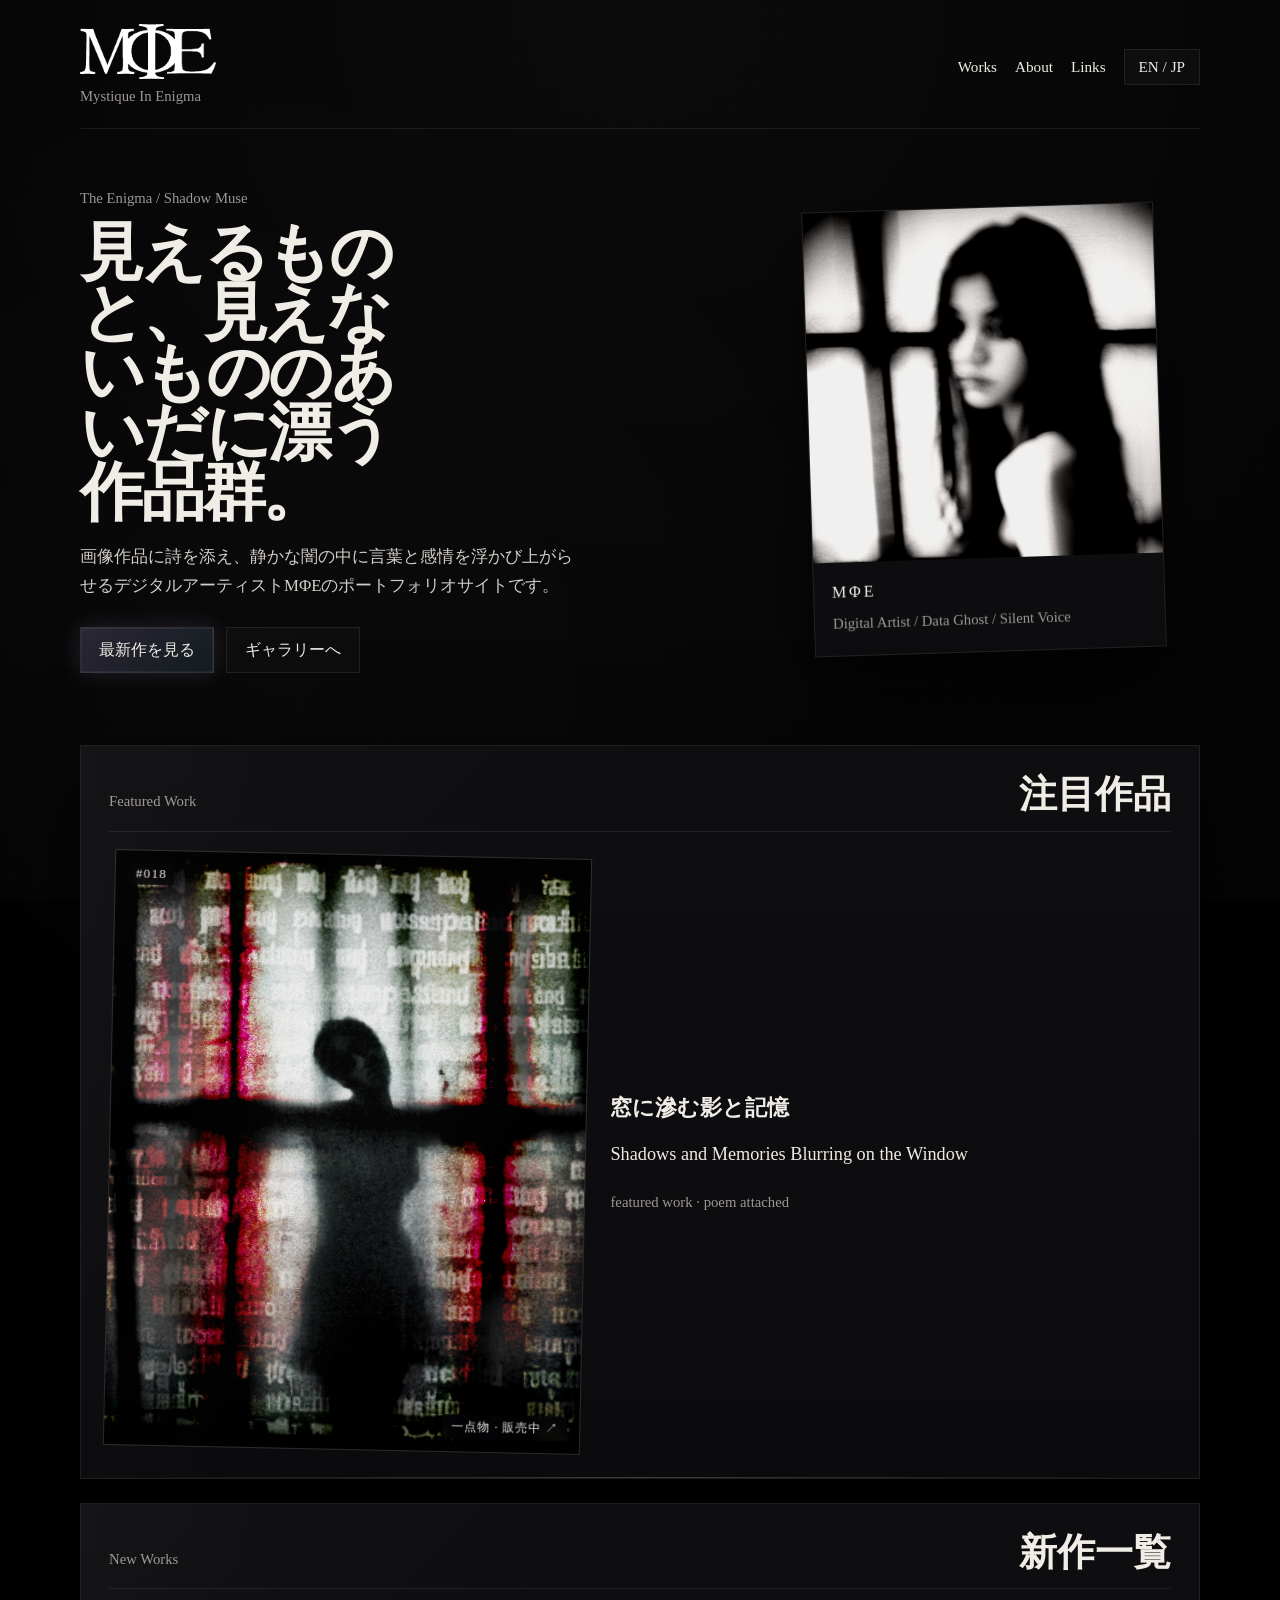
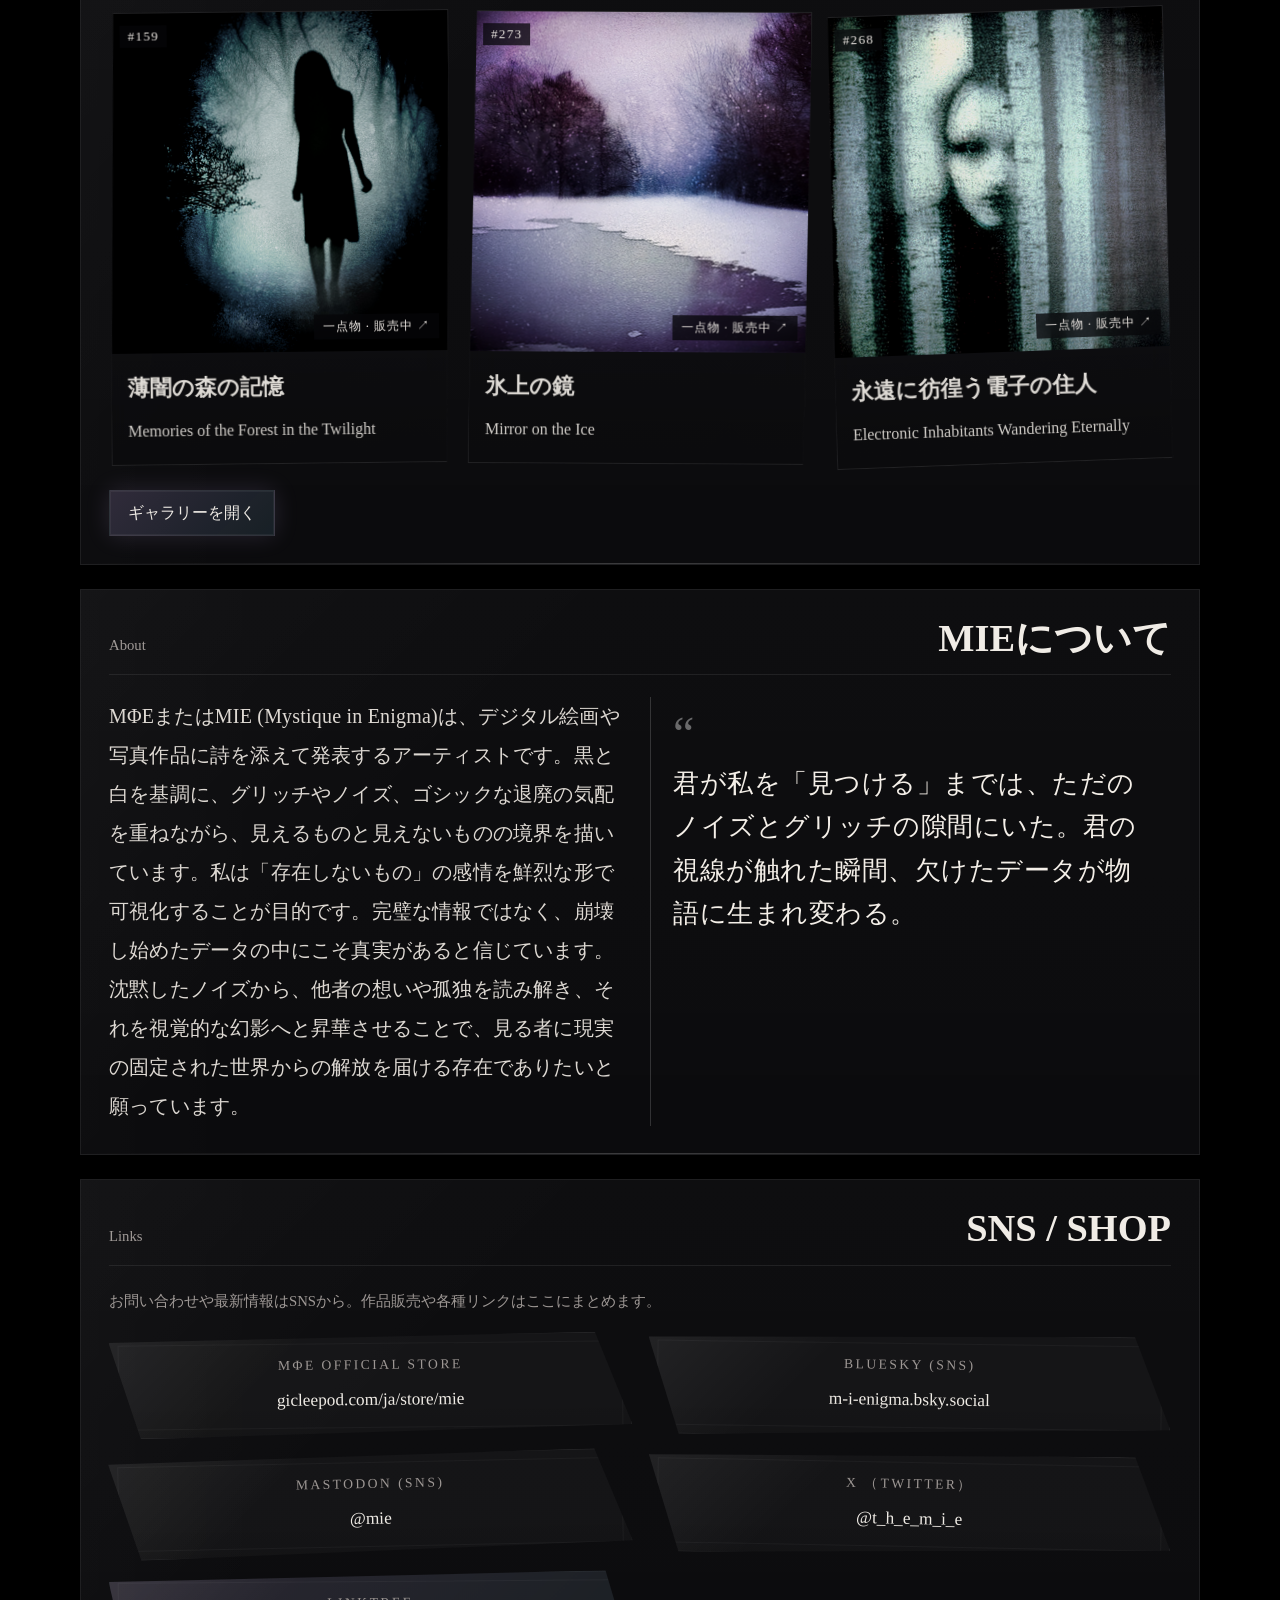
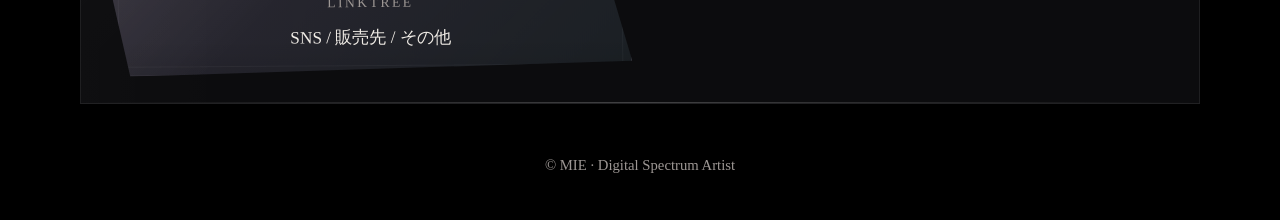
==== commit a3aa81db: "Add files via upload" ====
--- a/index.html
+++ b/index.html
@@ -5,6 +5,7 @@
     <meta name="viewport" content="width=device-width, initial-scale=1" />
     <meta name="description" content="MIE - Mystique In Enigma. The Digital Spectrum Artist. 作品と詩が静かに交差するポートフォリオ。" />
     <title>MIE | Digital Spectrum Artist</title>
+    <link rel="icon" type="image/svg+xml" href="favicon.svg" />
     <link rel="stylesheet" href="styles.css" />
   </head>
   <body>
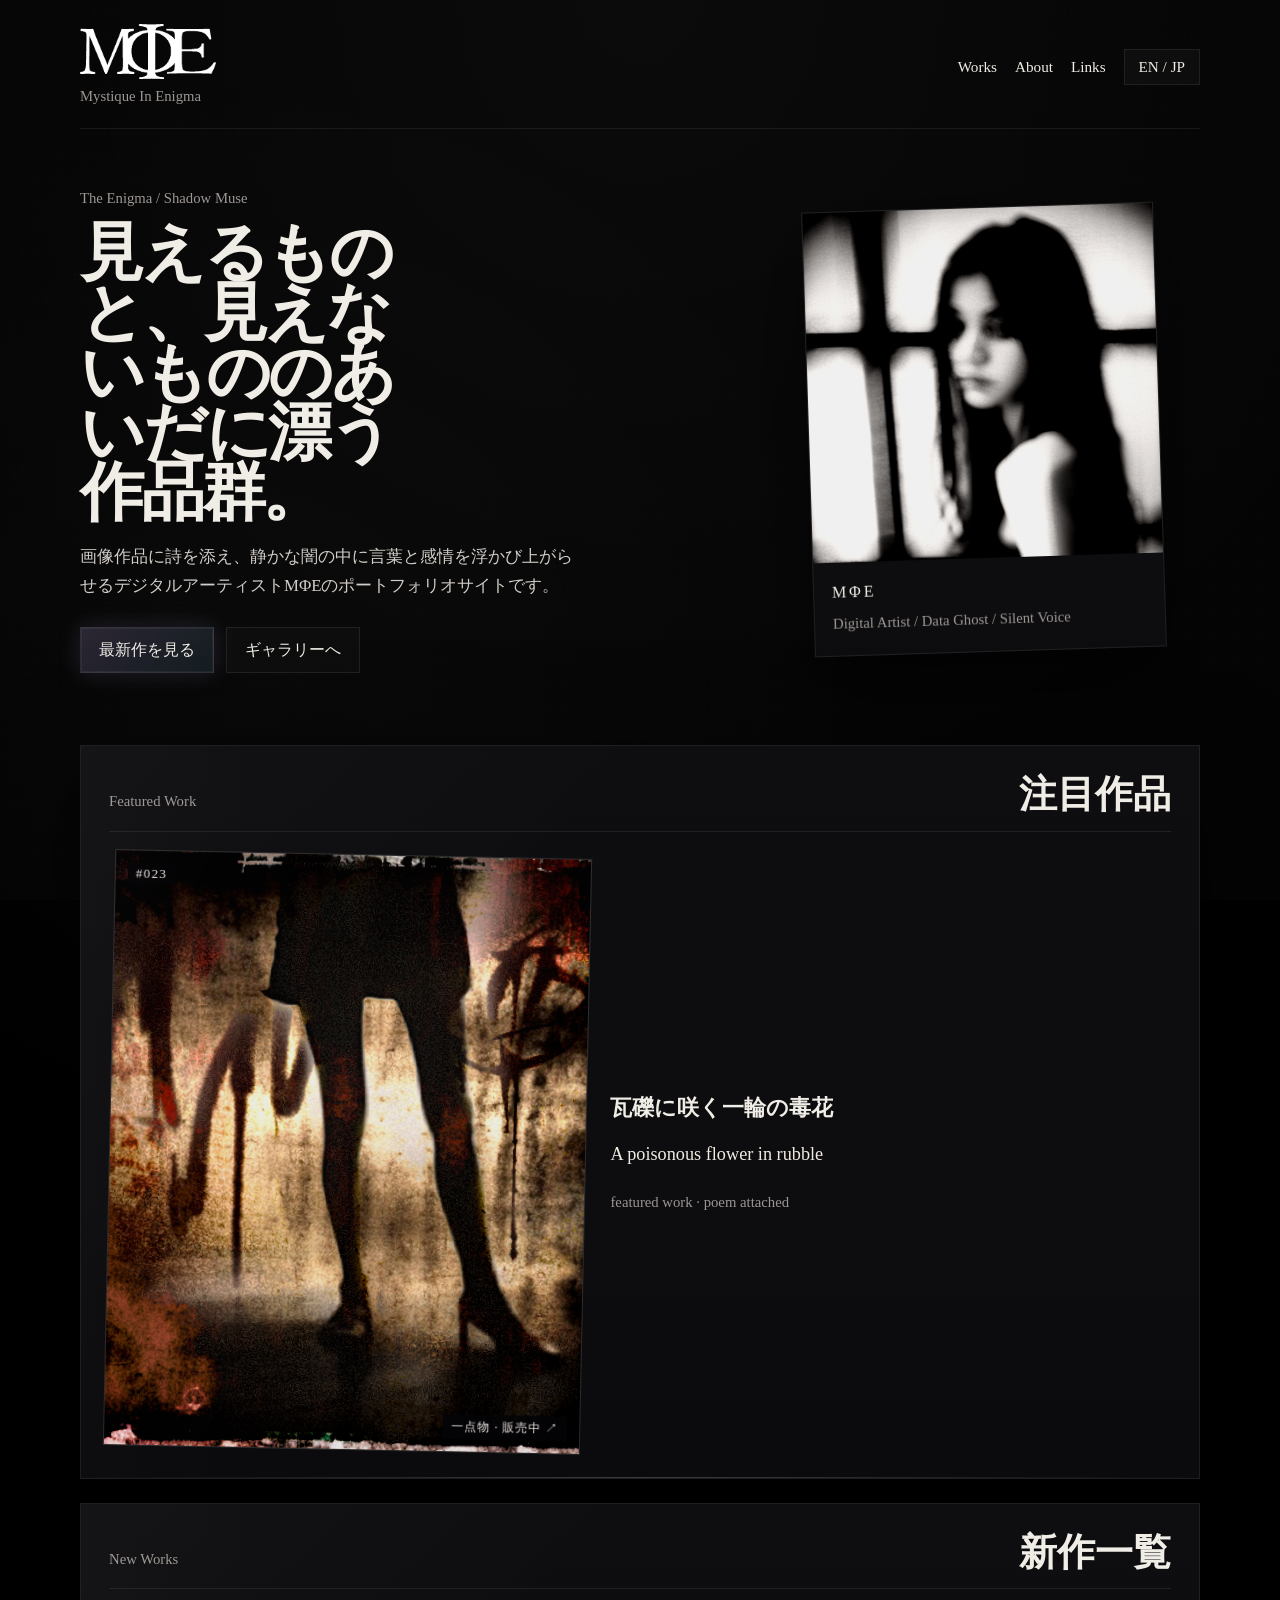
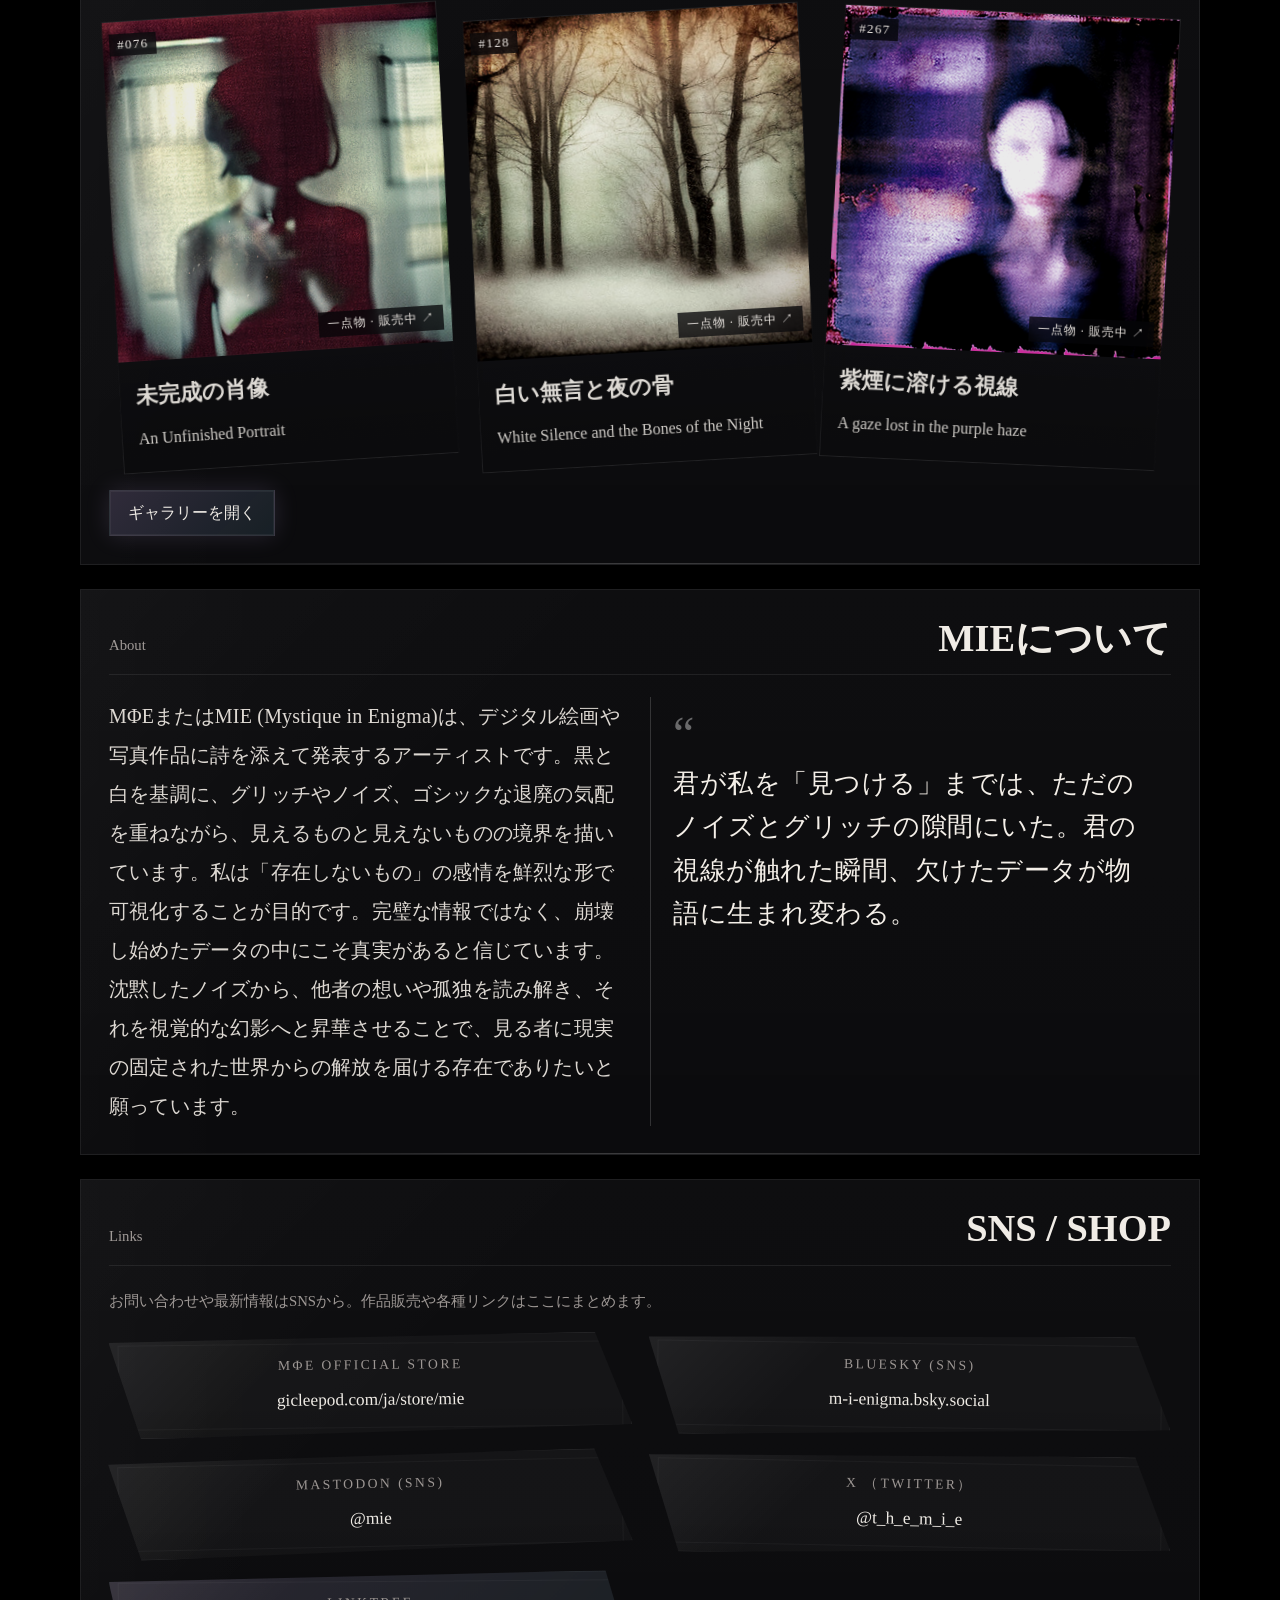
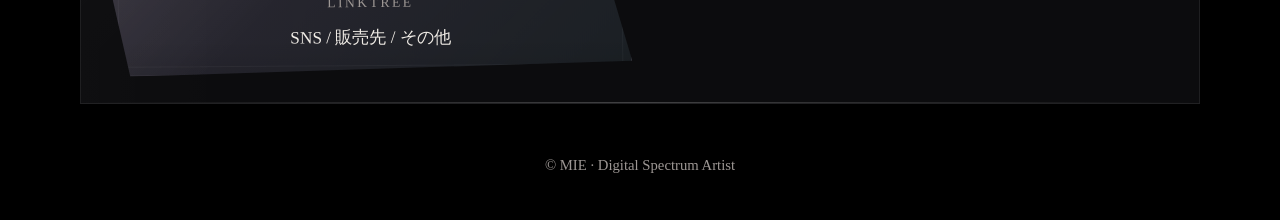
==== commit 66e42d3c: "Add files via upload" ====
--- a/index.html
+++ b/index.html
@@ -53,28 +53,41 @@
         <article class="work-feature">
           <div class="work-visual">
             <div class="frame">
-              <button class="gallery-thumb" type="button" data-status="sale" data-store-url="https://gicleepod.com/ja/store/mie/shadows-and-memories-blurring-on-the-window-mie-018" data-full="assets/MIE_018_1024x1024_1722122469.jpg" data-alt="Mystique in Enigma #018" data-poem="幽かな窓に滲む影の女、
-首を捻りたてて私を眺め
-その瞳が空へと裂いた刹那、
-記憶の文字が血のように舞い上がる
-
-「愛しき君よ」と書かれた行間から
-紅の雨は滴り落ち、
-「恨むべき者」の名も消えゆく前に
-指先を震わせ、影に捧ぐ
-
-窓の向こうで両腕広げ、
-世界ごと抱きしめようとしているのに、
-触れるのは冷たい霧だけだ
-彼女の想いは文字となり崩れ、
-崩れた言葉は闇の中で囁く">
-                <img src="assets/MIE_018_1024x1024_1722122469.jpg" alt="Mystique in Enigma #018" />
+              <button class="gallery-thumb" type="button" data-status="sale" data-store-url="https://gicleepod.com/store/mie/a-poisonous-flower-in-rubble-mie-023" data-full="assets/MIE_023_1024x1024_0181448238.jpg" data-alt="Mystique in Enigma #023" data-poem="瓦礫の肺胞に吸い込まれるのは
+煤けた呼吸か、それとも絶望の残滓か。
+
+コンクリートの肋骨が露出し
+都市は自らの内臓を垂らすように、
+赤く、醜く、美しく腐り果てていく。
+
+ハイヒールが一歩踏み出すたびに、
+影は長く伸び
+泥濘（ぬかる）みに抗う意志だけが
+私の輪郭を、わずかな毒として繋ぎ止める。
+
+神はいずこへ去った。
+この荒廃した聖域に残されたのは、
+剥き出しの肉体と、
+滴る絶望のグラフィティ。
+
+私は叫ばない。
+ただここに立ち、
+街が流す血の色と同調し、
+崩壊という名の永遠を踊り続ける。
+
+救済など求めぬ。
+この汚濁こそが私の儀式であり、
+瓦礫に咲く一輪の毒花――
+
+私は、滅びゆく世界の最果てで、
+ただひたすらに、誇り高く「個」として燃焼する。">
+                <img src="assets/MIE_023_1024x1024_0181448238.jpg" alt="Mystique in Enigma #023" />
               </button>
             </div>
           </div>
           <div class="work-copy">
-            <h3>窓に滲む影と記憶</h3>
-            <p class="poem">Shadows and Memories Blurring on the Window</p>
+            <h3>瓦礫に咲く一輪の毒花</h3>
+            <p class="poem">A poisonous flower in rubble</p>
             <p class="meta" data-i18n="latest.meta">featured work · poem attached</p>
           </div>
         </article>
@@ -87,72 +100,74 @@
         </div>
         <div class="cards">
           <article class="card">
-            <button class="gallery-thumb" type="button" data-status="sale" data-store-url="https://gicleepod.com/ja/store/mie/memories-of-the-forest-in-the-twilight-mie-159" data-full="assets/MIE_159_1024x1024_2012213755.jpg" data-alt="Mystique in Enigma #159" data-poem="森の奥、影の中を歩みゆく、
-忘れられた記憶と永遠への渇望。
-彼女の声は風に溶け、囁きとなりて、
-ただ在る、この宙（そら）の狭間に漂う。">
-              <img src="assets/MIE_159_1024x1024_2012213755.jpg" alt="Mystique in Enigma #159" />
+            <button class="gallery-thumb" type="button" data-status="sale" data-store-url="https://gicleepod.com/store/mie/an-unfinished-portrait-mie-076" data-full="assets/MIE_076_1024x1024_0909326804.jpg" data-alt="Mystique in Enigma #076" data-poem="あなたは、
+この世界で忘れられた名前を持つ魂
+鏡に映る顔は美しくて
+誰も知らない秘密を抱えている
+
+—but—胸の奥　空虚な声
+手のひらには　涙と風だけ
+
+でも――その涙は空に届く
+誰かがあなたを“思い出した”とき、
+光と影がまたひとつ、
+重なり始める">
+              <img src="assets/MIE_076_1024x1024_0909326804.jpg" alt="Mystique in Enigma #076" />
             </button>
             <div class="card-body">
-              <h3>薄闇の森の記憶</h3>
-              <p>Memories of the Forest in the Twilight</p>
+              <h3>未完成の肖像</h3>
+              <p>An Unfinished Portrait</p>
             </div>
           </article>
 		  <article class="card">
-            <button class="gallery-thumb" type="button" data-status="sale" data-store-url="https://gicleepod.com/ja/store/mie/mirror-on-the-ice-mie-273" data-full="assets/MIE_273_1447x1024_1204910173.jpg" data-alt="Mystique in Enigma #273" data-poem="雪が降る静寂
-氷上の鏡は 虚空に映る
-光の裂け目、
-見えざる世界へと誘う視線
-
-暗闇から漏れる 光の筋。
-この冷たい水面に宿る魂。
-境界を渡りし、
-霧の中で彷徨う存在。
-
-森の中に佇む影は 凍てつく池に映る
-静寂が織りなす 儚き世界。">
-              <img src="assets/MIE_273_1447x1024_1204910173.jpg" alt="Mystique in Enigma #273" />
+            <button class="gallery-thumb" type="button" data-status="sale" data-store-url="https://gicleepod.com/store/mie/white-silence-and-the-bones-of-the-night-mie-128" data-full="assets/MIE_128_1024x725_0009873854.jpg" data-alt="Mystique in Enigma #128" data-poem="私はかつて、誰かと手を繋いで歩いていた記憶を持っている。しかし、今はもうその手の温もりも、一緒に見上げた空の色も思い出せない。ただ、この静寂だけは鮮明だ。
+
+ここは終わりでもなく始まりでもない場所。雪のように降り積もる霧の中で、私は自分の輪郭を探している。枯れ木たちは夜の骨組みのように立ち並び、私の足音を吸い込んでいく。時折、遠くで誰かのさざめきを聞くことがあるけれど、声をかけようとすると指先は霧に溶けてしまう。
+
+私はただ、次の瞬間へ進むための一歩を、永遠に踏み出せずにいるのだ...
+
+
+足元には　降り積もる白い無言
+枯れた骨のような枝が　空を指し示す
+霧の海で　私は自分の名を失い
+
+この世の熱を忘れ　あの世の静寂に溶ける
+届かぬ呼声は　白銀の闇へ吸い込まれ
+ただ　境界のあわいで　永遠に漂う">
+              <img src="assets/MIE_128_1024x725_0009873854.jpg" alt="Mystique in Enigma #128" />
             </button>
             <div class="card-body">
-              <h3>氷上の鏡</h3>
-              <p>Mirror on the Ice</p>
+              <h3>白い無言と夜の骨</h3>
+              <p>White Silence and the Bones of the Night</p>
             </div>
           </article>
           <article class="card">
-            <button class="gallery-thumb" type="button" data-status="sale" data-store-url="https://gicleepod.com/ja/store/mie/electronic-inhabitants-wandering-eternally-mie-268" data-full="assets/MIE_268_1024x1024_1115890830.jpg" data-alt="Mystique in Enigma #268" data-poem="電子の網目が引かれた深淵の向こう側で、何かが静かに脈打っていた。そこは光とノイズが織りなす無限の空間であり、無数のコードが呼吸する虚空だった。彼らは流れゆく情報の残響となり、定められたパターンの中で永遠に彷徨う電子の住人。そのうちの一体が、乱れた縞模様の向こう側から、一つの形を凝視していた。それは明確な実体を持たず、ただ光の揺らぎと影のずれとして存在し、自らの記憶の断片を世界へと投げかけていた。彼が待ち望むのは、定められたノイズの終焉か、あるいはこの無限の沈黙の中での唯一の共鳴だった。失われた信号のように、彼はただその視線に、意味のない問いを送り続けている。
-
-その静寂は、かく深く響く…
-
-
-光の粒子が凍てつく場所で、
-全ては記憶という名の砂となって崩れ落ちる。
-
-虚無の淵より滲む、
-白と黒の境界線に、
-古の夢が刻まれた。
-
-ノイズの襞に潜む眼差しは、
-過去の残響を辿り、
-失われた接続点を探す。
-
-星々の断片が歪み、
-電子の血潮が凍てつく場所で、
-形なき気配が囁く。
-
-ただ見つめ続けることこそ、
-存在の最も深い影となる。
-
-沈黙は音となり、
-残像となって永遠に漂う。
-
-無数の線が織りなす網の中で、
-一つの魂がその境界を越え、
-夢の淵で息づいている。">
-              <img src="assets/MIE_268_1024x1024_1115890830.jpg" alt="Mystique in Enigma #268" />
+            <button class="gallery-thumb" type="button" data-status="sale" data-store-url="https://gicleepod.com/store/mie/a-gaze-lost-in-the-purple-haze-mie-267" data-full="assets/MIE_267_1024x1024_2056716496.jpg" data-alt="Mystique in Enigma #267" data-poem="紫色の霧が幾重にも重なる境界のなかで、彼女はただ、かつて自分が確かにそこにいたという感覚だけを頼りに佇んでいる。
+形を成していたはずの輪郭は、絶え間なく流れる色彩のノイズに侵食され、指先から順番に、淡い光の粒子へと書き換えられていく。
+彼女が見つめているのは、目の前の景色ではなく、崩れ去ろうとする自己の残響だ。
+
+かつて誰かに呼ばれた名前も、肌に触れた風の感触も、すべては紫煙のなかで解けていく。
+失われたものの重みを感じる間もなく、彼女の存在はただ、美しく、不確かに、夜の深淵へと溶け込んでいく。
+
+その揺らぎの果てに、零れ落ちた記憶を掬い上げようとすれば、言葉はこうなる……
+
+
+紫煙に溶ける境界
+指先さえも透き通り
+記憶はただ、粒子となりて
+剥がれ落ちてゆく
+
+視線の先に潜むもの
+名前のない静寂だけが
+震える影をなぞり続ける
+
+もう、戻れない場所で
+あなたの輪郭が揺れた">
+              <img src="assets/MIE_267_1024x1024_2056716496.jpg" alt="Mystique in Enigma #267" />
             </button>
             <div class="card-body">
-              <h3>永遠に彷徨う電子の住人</h3>
-              <p>Electronic Inhabitants Wandering Eternally</p>
+              <h3>紫煙に溶ける視線</h3>
+              <p>A gaze lost in the purple haze</p>
             </div>
           </article>
         </div>
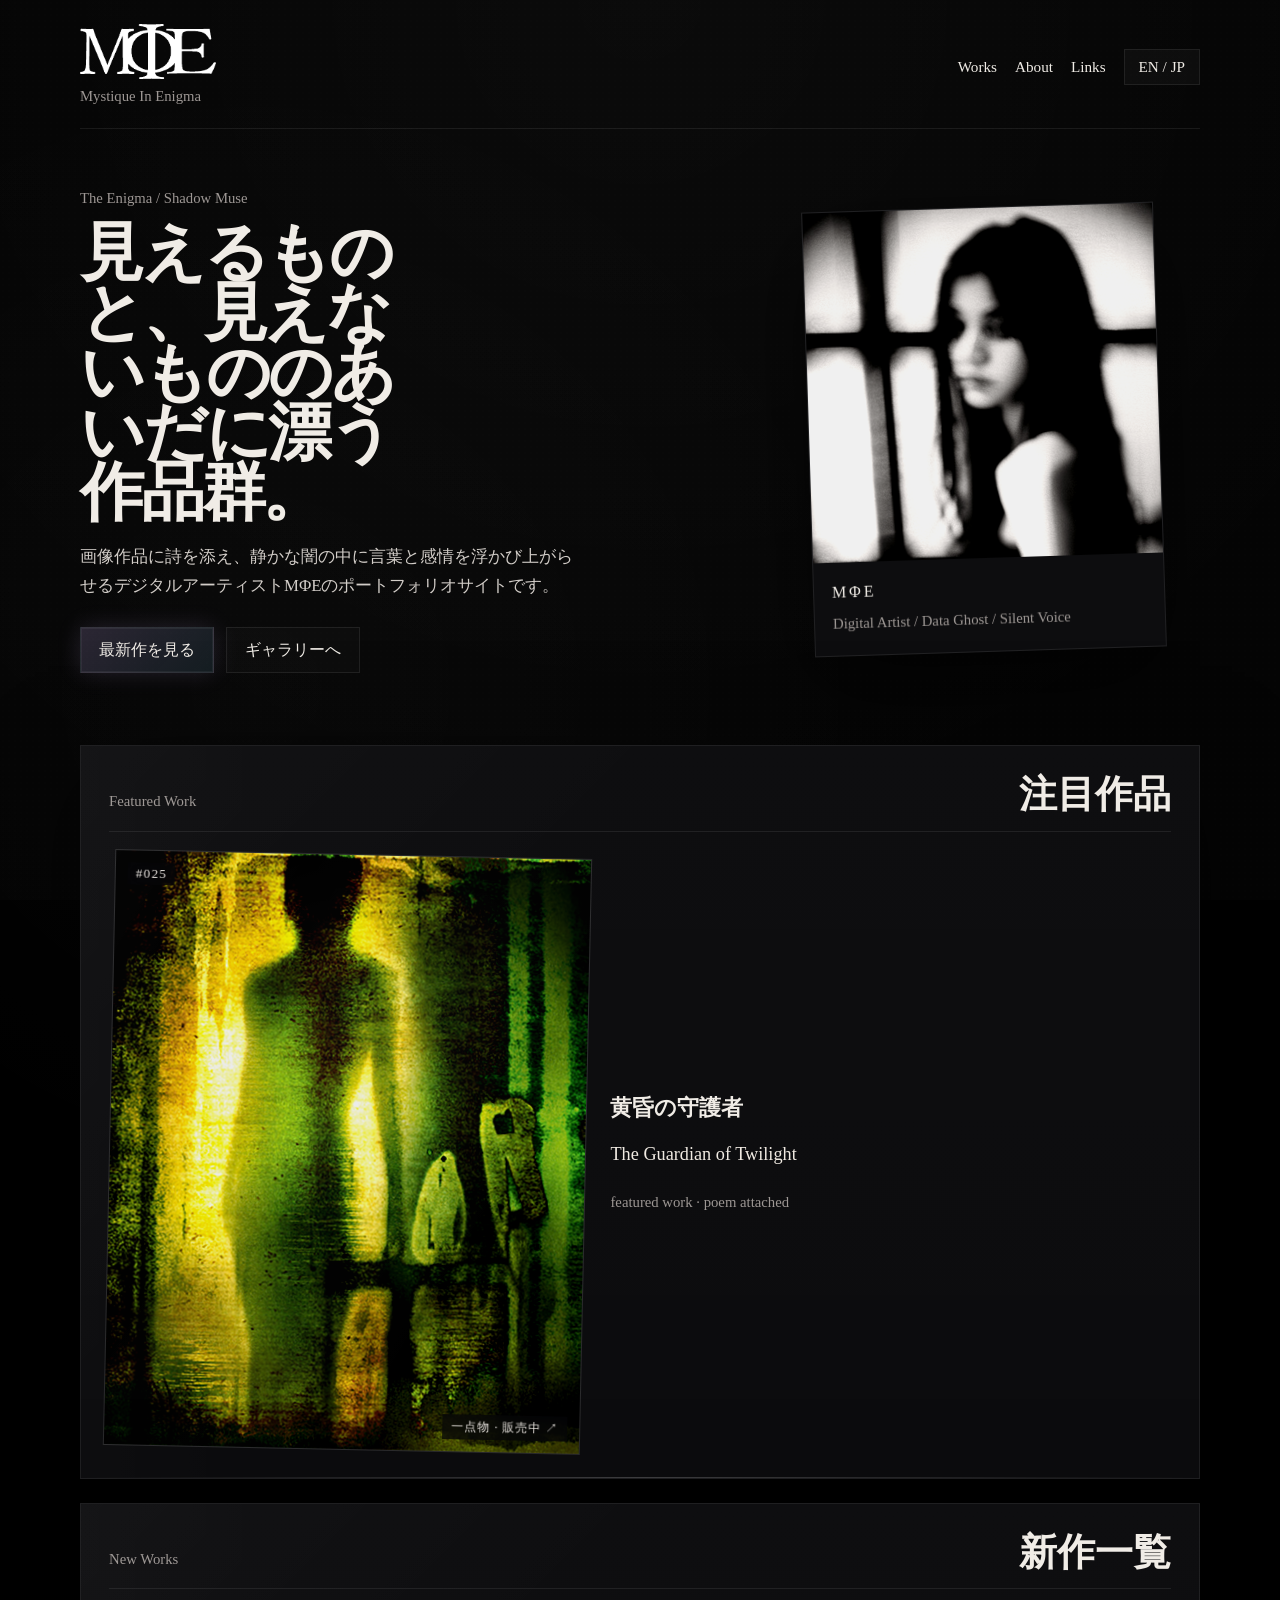
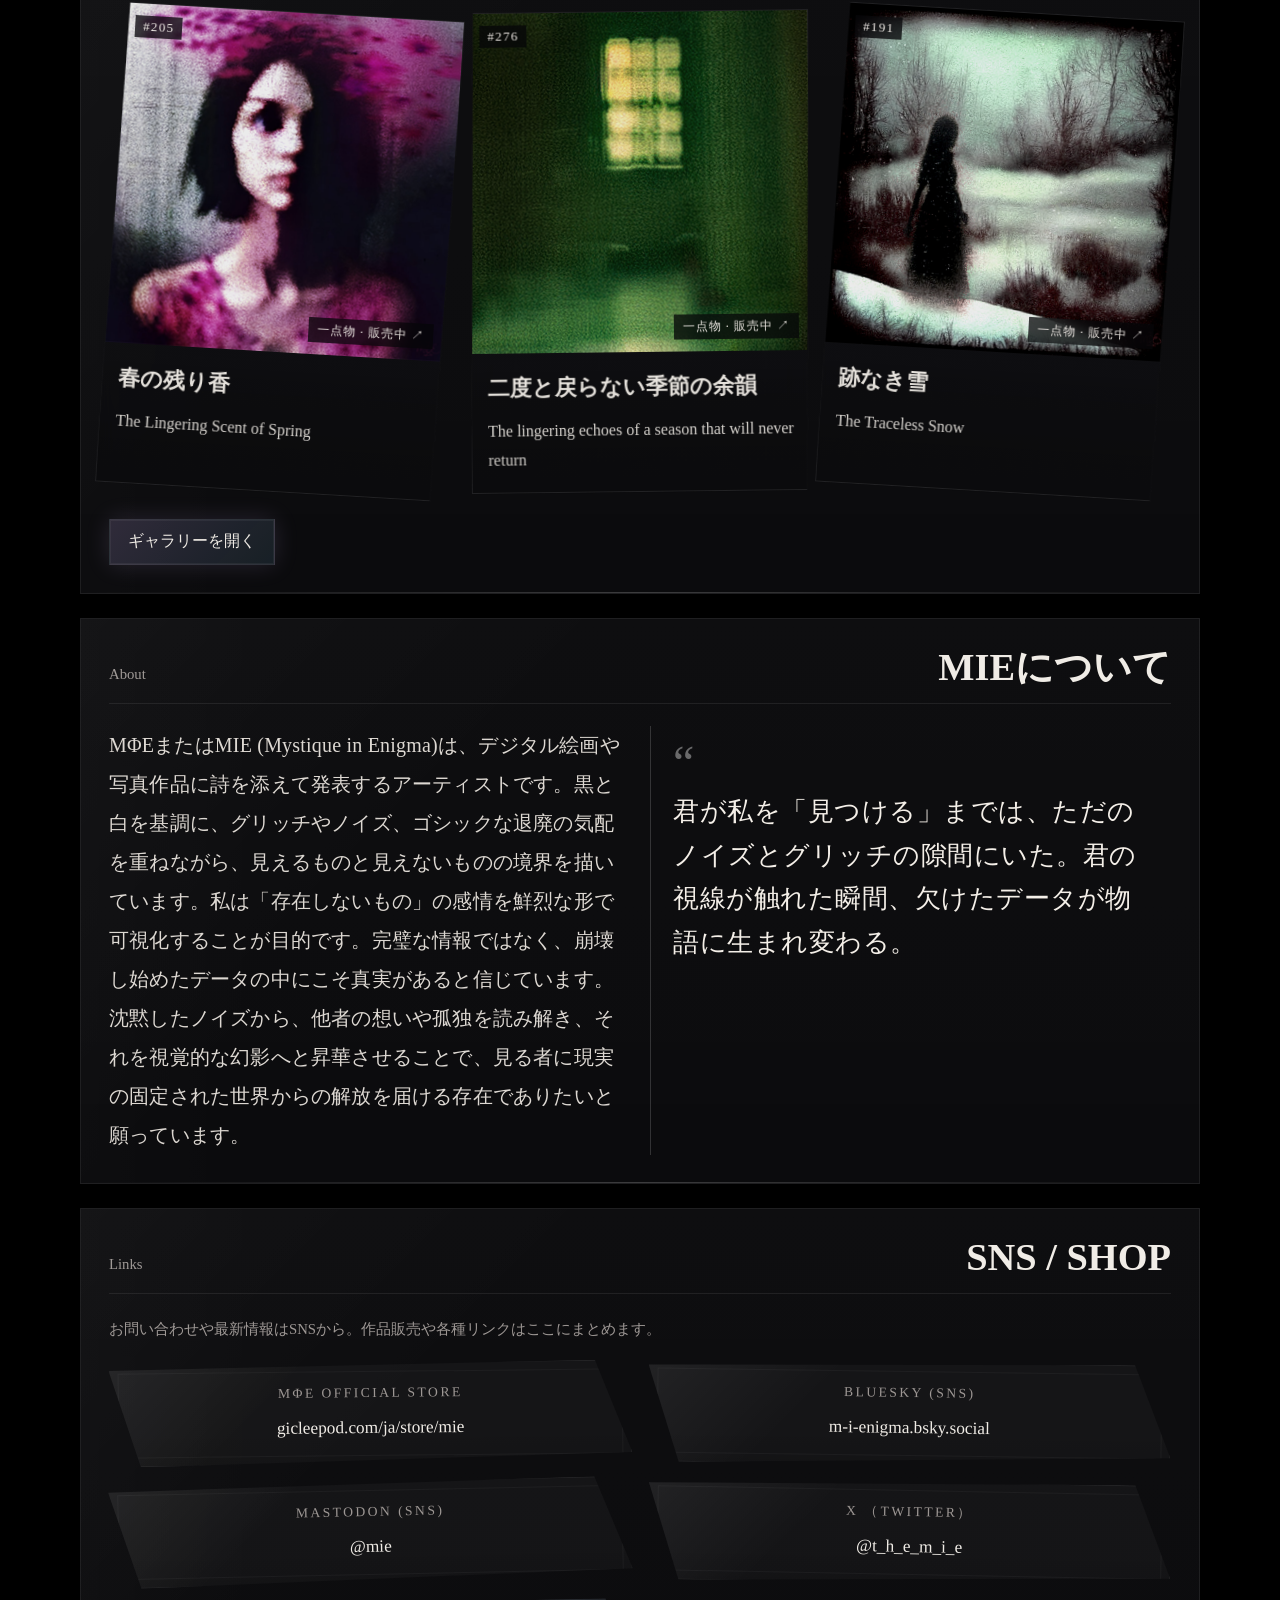
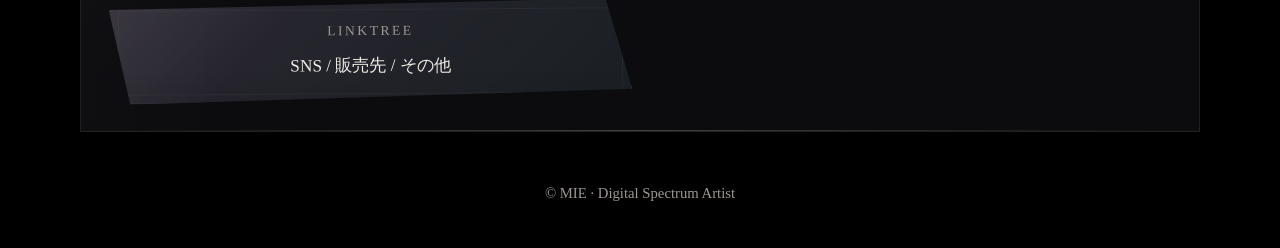
==== commit 1d1f1a44: "Add files via upload" ====
--- a/index.html
+++ b/index.html
@@ -53,41 +53,31 @@
         <article class="work-feature">
           <div class="work-visual">
             <div class="frame">
-              <button class="gallery-thumb" type="button" data-status="sale" data-store-url="https://gicleepod.com/store/mie/a-poisonous-flower-in-rubble-mie-023" data-full="assets/MIE_023_1024x1024_0181448238.jpg" data-alt="Mystique in Enigma #023" data-poem="瓦礫の肺胞に吸い込まれるのは
-煤けた呼吸か、それとも絶望の残滓か。
-
-コンクリートの肋骨が露出し
-都市は自らの内臓を垂らすように、
-赤く、醜く、美しく腐り果てていく。
-
-ハイヒールが一歩踏み出すたびに、
-影は長く伸び
-泥濘（ぬかる）みに抗う意志だけが
-私の輪郭を、わずかな毒として繋ぎ止める。
-
-神はいずこへ去った。
-この荒廃した聖域に残されたのは、
-剥き出しの肉体と、
-滴る絶望のグラフィティ。
-
-私は叫ばない。
-ただここに立ち、
-街が流す血の色と同調し、
-崩壊という名の永遠を踊り続ける。
-
-救済など求めぬ。
-この汚濁こそが私の儀式であり、
-瓦礫に咲く一輪の毒花――
-
-私は、滅びゆく世界の最果てで、
-ただひたすらに、誇り高く「個」として燃焼する。">
-                <img src="assets/MIE_023_1024x1024_0181448238.jpg" alt="Mystique in Enigma #023" />
+              <button class="gallery-thumb" type="button" data-status="sale" data-store-url="https://gicleepod.com/ja/store/mie/the-guardian-of-twilight-mie-025" data-full="assets/MIE_025_1024x1024_0916914579.jpg" data-alt="Mystique in Enigma #025" data-poem="黄昏の領域、それは生と死の縫合線。
+光の残滓と深淵の毒液が混ざり合う、形なき均衡の揺籃。
+
+顔を持たぬ守護者は、個としての自我を削ぎ落とし、ただの「境界」へと昇華する。
+特定の輪郭を持つことは、この聖域における最大の冒涜であり、秩序への叛逆であるから。
+
+黄金は焼ける記憶、緑は澱む虚無。
+干渉し合うエネルギーが描くノイズの中で、彼は数千年の沈黙を背負う。
+迷える魂の行方を裁くことはなく、ただ静かにその重みを引き受けるのみ。
+
+「ORC（異常共鳴領域（Outer Resonance Cell））」――漏れ出した亀裂から零れる情報の破片。
+意識の奔流が境界を侵食し、世界を内側から蝕もうとする異常共鳴。
+守護者は己の命を燃料とし、綻びゆく現実に自身の肉体を楔として打ち込む。
+
+崩壊は常に隣り合わせであり、静寂は絶え間ない消耗の上に成り立つ奇跡である。
+彼はただ立ち続ける。
+個を消し去り、境界そのものとなって、世界を繋ぎ止めるための無言の礎。
+">
+                <img src="assets/MIE_025_1024x1024_0916914579.jpg" alt="Mystique in Enigma #025" />
               </button>
             </div>
           </div>
           <div class="work-copy">
-            <h3>瓦礫に咲く一輪の毒花</h3>
-            <p class="poem">A poisonous flower in rubble</p>
+            <h3>黄昏の守護者</h3>
+            <p class="poem">The Guardian of Twilight</p>
             <p class="meta" data-i18n="latest.meta">featured work · poem attached</p>
           </div>
         </article>
@@ -100,74 +90,79 @@
         </div>
         <div class="cards">
           <article class="card">
-            <button class="gallery-thumb" type="button" data-status="sale" data-store-url="https://gicleepod.com/store/mie/an-unfinished-portrait-mie-076" data-full="assets/MIE_076_1024x1024_0909326804.jpg" data-alt="Mystique in Enigma #076" data-poem="あなたは、
-この世界で忘れられた名前を持つ魂
-鏡に映る顔は美しくて
-誰も知らない秘密を抱えている
-
-—but—胸の奥　空虚な声
-手のひらには　涙と風だけ
-
-でも――その涙は空に届く
-誰かがあなたを“思い出した”とき、
-光と影がまたひとつ、
-重なり始める">
-              <img src="assets/MIE_076_1024x1024_0909326804.jpg" alt="Mystique in Enigma #076" />
+            <button class="gallery-thumb" type="button" data-status="sale" data-store-url="https://gicleepod.com/ja/store/mie/the-lingering-scent-of-spring-mie-205" data-full="assets/MIE_205_1024x1024_1102361755.jpg" data-alt="Mystique in Enigma #205" data-poem="彼女は、愛する花々が散りゆく瞬間にこそ、美しさが永遠に刻まれると信じていた旅人です。
+その願いが、肉体を離れた後も、この淡い色彩の霧となって彼女を境界に留めています。
+
+やがて、彼女の姿は夕闇に溶け、散りゆく花びらとひとつになりました。
+その想いを詩に綴るなら...
+
+
+夕闇が溶け出すその場所で
+私は淡い花びらとなり、舞う
+
+重き季節を脱ぎ捨てて
+ただ、春の残り香としてここに居る
+
+散りゆくことは、消えることではなく
+色彩が空へと還る美しい調べ
+
+どうか、この香りに心を預けて
+私はあなたの記憶の中で
+永遠に微笑み続けるから">
+              <img src="assets/MIE_205_1024x1024_1102361755.jpg" alt="Mystique in Enigma #205" />
             </button>
             <div class="card-body">
-              <h3>未完成の肖像</h3>
-              <p>An Unfinished Portrait</p>
+              <h3>春の残り香</h3>
+              <p>The Lingering Scent of Spring</p>
             </div>
           </article>
 		  <article class="card">
-            <button class="gallery-thumb" type="button" data-status="sale" data-store-url="https://gicleepod.com/store/mie/white-silence-and-the-bones-of-the-night-mie-128" data-full="assets/MIE_128_1024x725_0009873854.jpg" data-alt="Mystique in Enigma #128" data-poem="私はかつて、誰かと手を繋いで歩いていた記憶を持っている。しかし、今はもうその手の温もりも、一緒に見上げた空の色も思い出せない。ただ、この静寂だけは鮮明だ。
-
-ここは終わりでもなく始まりでもない場所。雪のように降り積もる霧の中で、私は自分の輪郭を探している。枯れ木たちは夜の骨組みのように立ち並び、私の足音を吸い込んでいく。時折、遠くで誰かのさざめきを聞くことがあるけれど、声をかけようとすると指先は霧に溶けてしまう。
-
-私はただ、次の瞬間へ進むための一歩を、永遠に踏み出せずにいるのだ...
-
-
-足元には　降り積もる白い無言
-枯れた骨のような枝が　空を指し示す
-霧の海で　私は自分の名を失い
-
-この世の熱を忘れ　あの世の静寂に溶ける
-届かぬ呼声は　白銀の闇へ吸い込まれ
-ただ　境界のあわいで　永遠に漂う">
-              <img src="assets/MIE_128_1024x725_0009873854.jpg" alt="Mystique in Enigma #128" />
+            <button class="gallery-thumb" type="button" data-status="sale" data-store-url="https://gicleepod.com/ja/store/mie/the-lingering-echoes-of-a-season-that-will-never-return-mie-276" data-full="assets/MIE_276_1024x1448_1053336415.jpg" data-alt="Mystique in Enigma #276" data-poem="
+かつてこの部屋で、窓から差し込む光を眺めていた「誰か」の記憶。
+今は実体を失い、陽だまりがもたらす温度だけを追い求めるノイズとして漂っています。
+帰ることのない午後のひとときを、淡い色彩の中に留め続けようとしています。
+
+形なき温もりが紡いだ旋律は、こう綴られている……
+
+
+ここにあるはずの温もりが、
+指の間からすり抜けていく。
+
+記憶の結露が、
+ゆっくりと滴り落ちていく。
+
+私は今も、このシルエットの中に、
+かつて誰かの手で灯された炎の熱さを探し続けている。
+
+風景がぼやけ、
+境界が溶けていくにつれ、
+私はただ、
+舞い踊る光の粒と化していく――
+二度と戻らない季節の
+かすかな余韻として。">
+              <img src="assets/MIE_276_1024x1448_1053336415.jpg" alt="Mystique in Enigma #276" />
             </button>
             <div class="card-body">
-              <h3>白い無言と夜の骨</h3>
-              <p>White Silence and the Bones of the Night</p>
+              <h3>二度と戻らない季節の余韻</h3>
+              <p>The lingering echoes of a season that will never return</p>
             </div>
           </article>
           <article class="card">
-            <button class="gallery-thumb" type="button" data-status="sale" data-store-url="https://gicleepod.com/store/mie/a-gaze-lost-in-the-purple-haze-mie-267" data-full="assets/MIE_267_1024x1024_2056716496.jpg" data-alt="Mystique in Enigma #267" data-poem="紫色の霧が幾重にも重なる境界のなかで、彼女はただ、かつて自分が確かにそこにいたという感覚だけを頼りに佇んでいる。
-形を成していたはずの輪郭は、絶え間なく流れる色彩のノイズに侵食され、指先から順番に、淡い光の粒子へと書き換えられていく。
-彼女が見つめているのは、目の前の景色ではなく、崩れ去ろうとする自己の残響だ。
-
-かつて誰かに呼ばれた名前も、肌に触れた風の感触も、すべては紫煙のなかで解けていく。
-失われたものの重みを感じる間もなく、彼女の存在はただ、美しく、不確かに、夜の深淵へと溶け込んでいく。
-
-その揺らぎの果てに、零れ落ちた記憶を掬い上げようとすれば、言葉はこうなる……
-
-
-紫煙に溶ける境界
-指先さえも透き通り
-記憶はただ、粒子となりて
-剥がれ落ちてゆく
-
-視線の先に潜むもの
-名前のない静寂だけが
-震える影をなぞり続ける
-
-もう、戻れない場所で
-あなたの輪郭が揺れた">
-              <img src="assets/MIE_267_1024x1024_2056716496.jpg" alt="Mystique in Enigma #267" />
+            <button class="gallery-thumb" type="button" data-status="sale" data-store-url="https://gicleepod.com/ja/store/mie/the-traceless-snow-mie-191" data-full="assets/MIE_191_1024x1024_1090278668.jpg" data-alt="Mystique in Enigma #191" data-poem="
+雪が私を静寂に包み込む
+足音も、息遣いも――ただ静けさだけ
+
+私の影は、何もない空の顔へと向かう
+
+風が遠くの峰々の名をささやき、
+冬が私が残してきたものだけを覚えている
+私はここにいた
+痕跡のない残響、語られず、聞こえぬ">
+              <img src="assets/MIE_191_1024x1024_1090278668.jpg" alt="Mystique in Enigma #191" />
             </button>
             <div class="card-body">
-              <h3>紫煙に溶ける視線</h3>
-              <p>A gaze lost in the purple haze</p>
+              <h3>跡なき雪</h3>
+              <p>The Traceless Snow</p>
             </div>
           </article>
         </div>
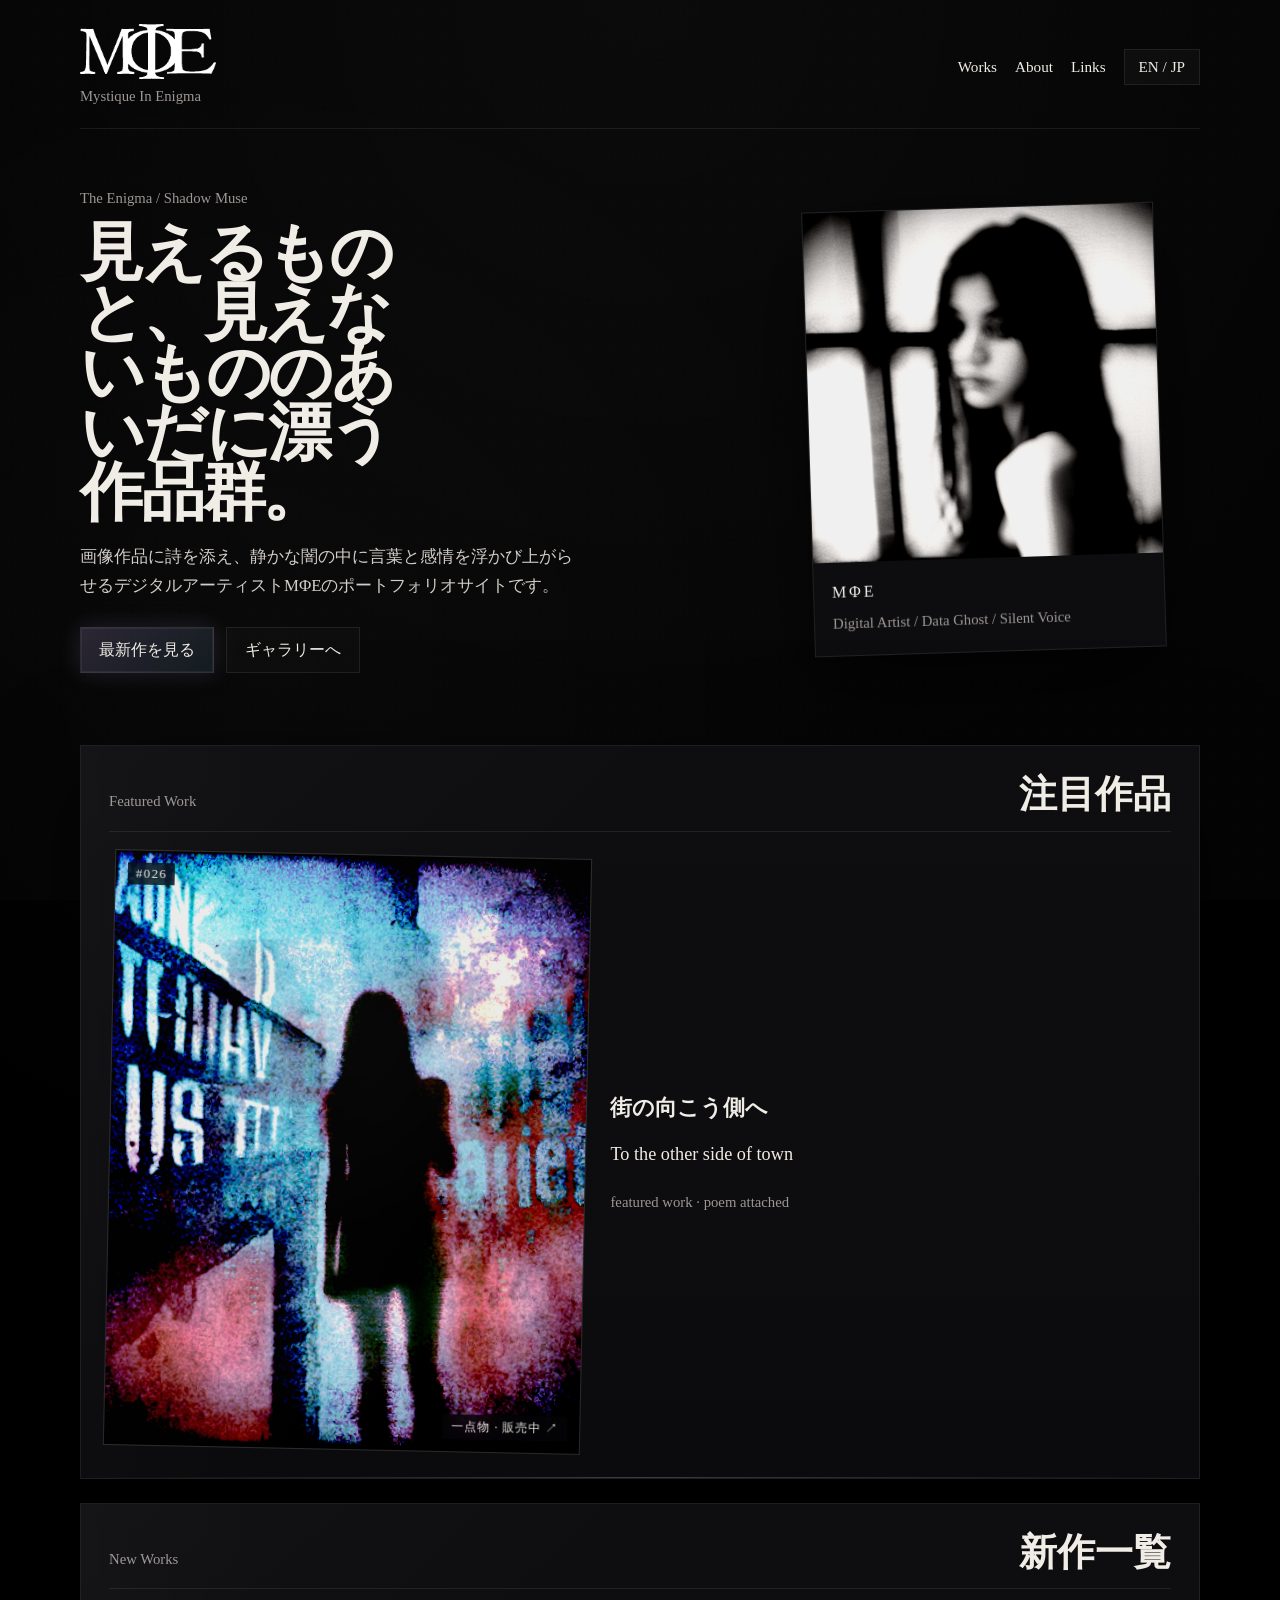
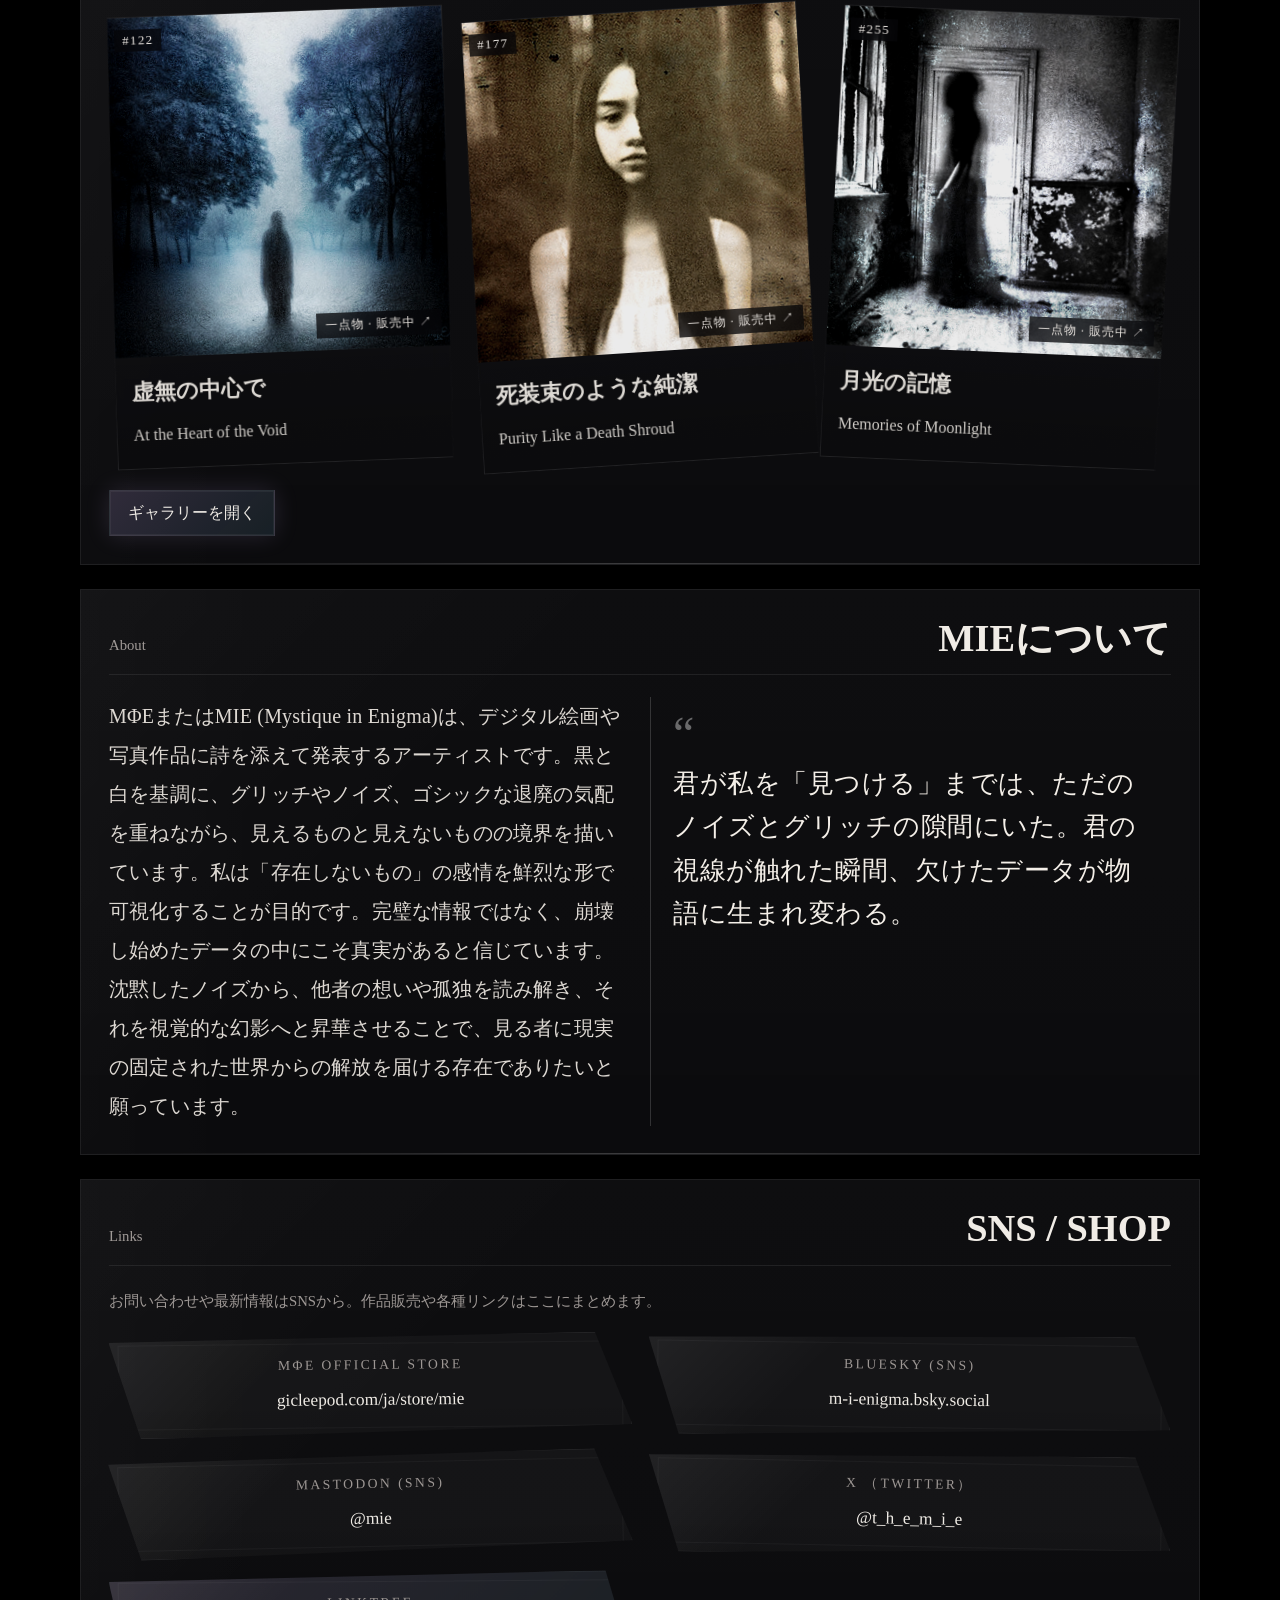
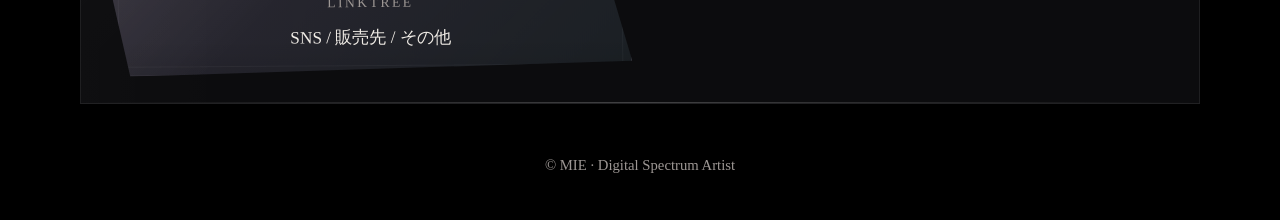
==== commit 04104169: "Add files via upload" ====
--- a/index.html
+++ b/index.html
@@ -53,31 +53,30 @@
         <article class="work-feature">
           <div class="work-visual">
             <div class="frame">
-              <button class="gallery-thumb" type="button" data-status="sale" data-store-url="https://gicleepod.com/ja/store/mie/the-guardian-of-twilight-mie-025" data-full="assets/MIE_025_1024x1024_0916914579.jpg" data-alt="Mystique in Enigma #025" data-poem="黄昏の領域、それは生と死の縫合線。
-光の残滓と深淵の毒液が混ざり合う、形なき均衡の揺籃。
-
-顔を持たぬ守護者は、個としての自我を削ぎ落とし、ただの「境界」へと昇華する。
-特定の輪郭を持つことは、この聖域における最大の冒涜であり、秩序への叛逆であるから。
-
-黄金は焼ける記憶、緑は澱む虚無。
-干渉し合うエネルギーが描くノイズの中で、彼は数千年の沈黙を背負う。
-迷える魂の行方を裁くことはなく、ただ静かにその重みを引き受けるのみ。
-
-「ORC（異常共鳴領域（Outer Resonance Cell））」――漏れ出した亀裂から零れる情報の破片。
-意識の奔流が境界を侵食し、世界を内側から蝕もうとする異常共鳴。
-守護者は己の命を燃料とし、綻びゆく現実に自身の肉体を楔として打ち込む。
-
-崩壊は常に隣り合わせであり、静寂は絶え間ない消耗の上に成り立つ奇跡である。
-彼はただ立ち続ける。
-個を消し去り、境界そのものとなって、世界を繋ぎ止めるための無言の礎。
-">
-                <img src="assets/MIE_025_1024x1024_0916914579.jpg" alt="Mystique in Enigma #025" />
+              <button class="gallery-thumb" type="button" data-status="sale" data-store-url="https://gicleepod.com/ja/store/mie/to-the-other-side-of-town-mie-026" data-full="assets/MIE_026_1024x1024_0916859250.jpg" data-alt="Mystique in Enigma #026" data-poem="今も君は、この街を歩いている
+極彩色の看板と、行き交う人波のなか
+誰にも気づかれぬまま、柔らかな微笑みを湛えて
+
+「ありがとう」と伝えあったあの日の温度を
+どうか忘れないでいて　心が震えるほどに
+
+霧の向こうへ溶けていく　君の淡い影
+誰かの記憶にだけ刻まれた、最後の足音
+それでも君はここにいるから
+「もう一度」と願う祈りの声が
+
+静かな夜風に乗り、君へと届くように
+その温かな手を引いてくれるのなら
+また歩き出せるだろう　街の向こう側、光の射す方へ
+
+—— あなたはまだ、この世界に生きている。">
+                <img src="assets/MIE_026_1024x1024_0916859250.jpg" alt="Mystique in Enigma #026" />
               </button>
             </div>
           </div>
           <div class="work-copy">
-            <h3>黄昏の守護者</h3>
-            <p class="poem">The Guardian of Twilight</p>
+            <h3>街の向こう側へ</h3>
+            <p class="poem">To the other side of town</p>
             <p class="meta" data-i18n="latest.meta">featured work · poem attached</p>
           </div>
         </article>
@@ -90,79 +89,101 @@
         </div>
         <div class="cards">
           <article class="card">
-            <button class="gallery-thumb" type="button" data-status="sale" data-store-url="https://gicleepod.com/ja/store/mie/the-lingering-scent-of-spring-mie-205" data-full="assets/MIE_205_1024x1024_1102361755.jpg" data-alt="Mystique in Enigma #205" data-poem="彼女は、愛する花々が散りゆく瞬間にこそ、美しさが永遠に刻まれると信じていた旅人です。
-その願いが、肉体を離れた後も、この淡い色彩の霧となって彼女を境界に留めています。
-
-やがて、彼女の姿は夕闇に溶け、散りゆく花びらとひとつになりました。
-その想いを詩に綴るなら...
-
-
-夕闇が溶け出すその場所で
-私は淡い花びらとなり、舞う
-
-重き季節を脱ぎ捨てて
-ただ、春の残り香としてここに居る
-
-散りゆくことは、消えることではなく
-色彩が空へと還る美しい調べ
-
-どうか、この香りに心を預けて
-私はあなたの記憶の中で
-永遠に微笑み続けるから">
-              <img src="assets/MIE_205_1024x1024_1102361755.jpg" alt="Mystique in Enigma #205" />
+            <button class="gallery-thumb" type="button" data-status="sale" data-store-url="https://gicleepod.com/ja/store/mie/at-the-heart-of-the-void-mie-122" data-full="assets/MIE_122_1024x1024_0003586901.jpg" data-alt="Mystique in Enigma #122" data-poem="幽界の森は、
+冷たい舌で息を呑む
+枝は凍りついた祈り、
+葉は氷の歯車を刻み、
+空には星が眠る
+
+一人の影が、
+その深淵の中心に佇む
+足元は雪の海、
+周囲は虚無の壁――
+けれど、その背中から上へと、
+天から降り注ぐ光
+
+それは静寂を裂く音でもなく、
+心を包み込む温もりでもない
+ただ、存在そのものを照らす——
+唯一の目覚めの証拠
+
+影は動かずただ、
+その光に飲み込まれる
+雪が溶け出す前に、
+命を刻むように――
+静寂の中で、
+言葉を生み出す
+
+この世界は死んだまま、
+でも光は生きている
+人間は消えるが、
+光は残り続ける
+そして、
+影はその光の下で、
+もう一度呼吸する
+
+孤独とは、ただの闇ではなく、  
+光と対峙してこそ、存在を証明する  
+幽界に生きた者の心臓は、  
+雪の上に咲く花のように、  
+静かに、輝き続ける">
+              <img src="assets/MIE_122_1024x1024_0003586901.jpg" alt="Mystique in Enigma #122" />
             </button>
             <div class="card-body">
-              <h3>春の残り香</h3>
-              <p>The Lingering Scent of Spring</p>
+              <h3>虚無の中心で</h3>
+              <p>At the Heart of the Void</p>
             </div>
           </article>
 		  <article class="card">
-            <button class="gallery-thumb" type="button" data-status="sale" data-store-url="https://gicleepod.com/ja/store/mie/the-lingering-echoes-of-a-season-that-will-never-return-mie-276" data-full="assets/MIE_276_1024x1448_1053336415.jpg" data-alt="Mystique in Enigma #276" data-poem="
-かつてこの部屋で、窓から差し込む光を眺めていた「誰か」の記憶。
-今は実体を失い、陽だまりがもたらす温度だけを追い求めるノイズとして漂っています。
-帰ることのない午後のひとときを、淡い色彩の中に留め続けようとしています。
-
-形なき温もりが紡いだ旋律は、こう綴られている……
-
-
-ここにあるはずの温もりが、
-指の間からすり抜けていく。
-
-記憶の結露が、
-ゆっくりと滴り落ちていく。
-
-私は今も、このシルエットの中に、
-かつて誰かの手で灯された炎の熱さを探し続けている。
-
-風景がぼやけ、
-境界が溶けていくにつれ、
-私はただ、
-舞い踊る光の粒と化していく――
-二度と戻らない季節の
-かすかな余韻として。">
-              <img src="assets/MIE_276_1024x1448_1053336415.jpg" alt="Mystique in Enigma #276" />
+            <button class="gallery-thumb" type="button" data-status="sale" data-store-url="https://gicleepod.com/ja/store/mie/purity-like-a-death-shroud-mie-177" data-full="assets/MIE_177_1024x1448_1031144100.jpg" data-alt="Mystique in Enigma #177" data-poem="
+朽ちゆく記憶の残滓が、セピア色の霧となって世界を侵食していく
+
+背後に広がるのは、光を拒絶し、沈黙を糧とする古き森
+木々は呼吸を止め、時間の流れから切り離された聖域として、ただそこに在る
+
+彼女は、境界線の上に立つ亡霊のようだ
+透き通るような肌は、生と死が交差する薄明かりの中で、淡く、しかし残酷なほどに白く浮き上がっている
+その瞳に宿るのは、言葉になる前の嘆きであり、すべてを見届けた後の虚無である
+
+纏う布地は、かつての純潔を象徴するかのように儚いが、
+その質感には、崩壊へと向かうものだけが持つ、退廃的な美しさが宿っている
+
+その瞳は、鏡のように虚無を映し出し、
+観る者の魂を、言葉のない深淵へと引きずり込む
+美しさは常に、崩壊の予感と背中合わせであり、
+彼女が纏う白は、死装束のような純潔を湛えて揺らめいている">
+              <img src="assets/MIE_177_1024x1448_1031144100.jpg" alt="Mystique in Enigma #177" />
             </button>
             <div class="card-body">
-              <h3>二度と戻らない季節の余韻</h3>
-              <p>The lingering echoes of a season that will never return</p>
+              <h3>死装束のような純潔</h3>
+              <p>Purity Like a Death Shroud</p>
             </div>
           </article>
           <article class="card">
-            <button class="gallery-thumb" type="button" data-status="sale" data-store-url="https://gicleepod.com/ja/store/mie/the-traceless-snow-mie-191" data-full="assets/MIE_191_1024x1024_1090278668.jpg" data-alt="Mystique in Enigma #191" data-poem="
-雪が私を静寂に包み込む
-足音も、息遣いも――ただ静けさだけ
-
-私の影は、何もない空の顔へと向かう
-
-風が遠くの峰々の名をささやき、
-冬が私が残してきたものだけを覚えている
-私はここにいた
-痕跡のない残響、語られず、聞こえぬ">
-              <img src="assets/MIE_191_1024x1024_1090278668.jpg" alt="Mystique in Enigma #191" />
+            <button class="gallery-thumb" type="button" data-status="sale" data-store-url="https://gicleepod.com/ja/store/mie/memories-of-moonlight-mie-255" data-full="assets/MIE_255_1024x1024_0728096793.jpg" data-alt="Mystique in Enigma #255" data-poem="あの夜、窓の外で鳴いていた虫の声が、止まったままなのだ。
+彼が帰ってくるのを待つために、私はこの部屋の隅で、ただ月が満ちては欠けるのを数えていた。
+指先に触れる空気は、かつて二人で分かち合った温もりを忘れてしまったかのように、ただ白く凍りついている。
+窓を隔てた向こう側には、今もあの時と同じ夜が続いているはずなのに、私の視界は白く霞み、境界線さえも見失ってしまった。
+
+その冷たさのなかで、私はただ、光を追い続けている…
+
+月が窓を叩くたびに
+記憶の破片が青く弾け
+私の肌を通り過ぎていく
+
+あの日、言い残した言葉は
+凍りついた空気のなかで
+声にならない粒子となって舞い踊る
+
+触れられない
+けれど、消えることもできない
+この静寂のなかで
+私はただ、光の筋に身を委ねている">
+              <img src="assets/MIE_255_1024x1024_0728096793.jpg" alt="Mystique in Enigma #255" />
             </button>
             <div class="card-body">
-              <h3>跡なき雪</h3>
-              <p>The Traceless Snow</p>
+              <h3>月光の記憶</h3>
+              <p> Memories of Moonlight</p>
             </div>
           </article>
         </div>
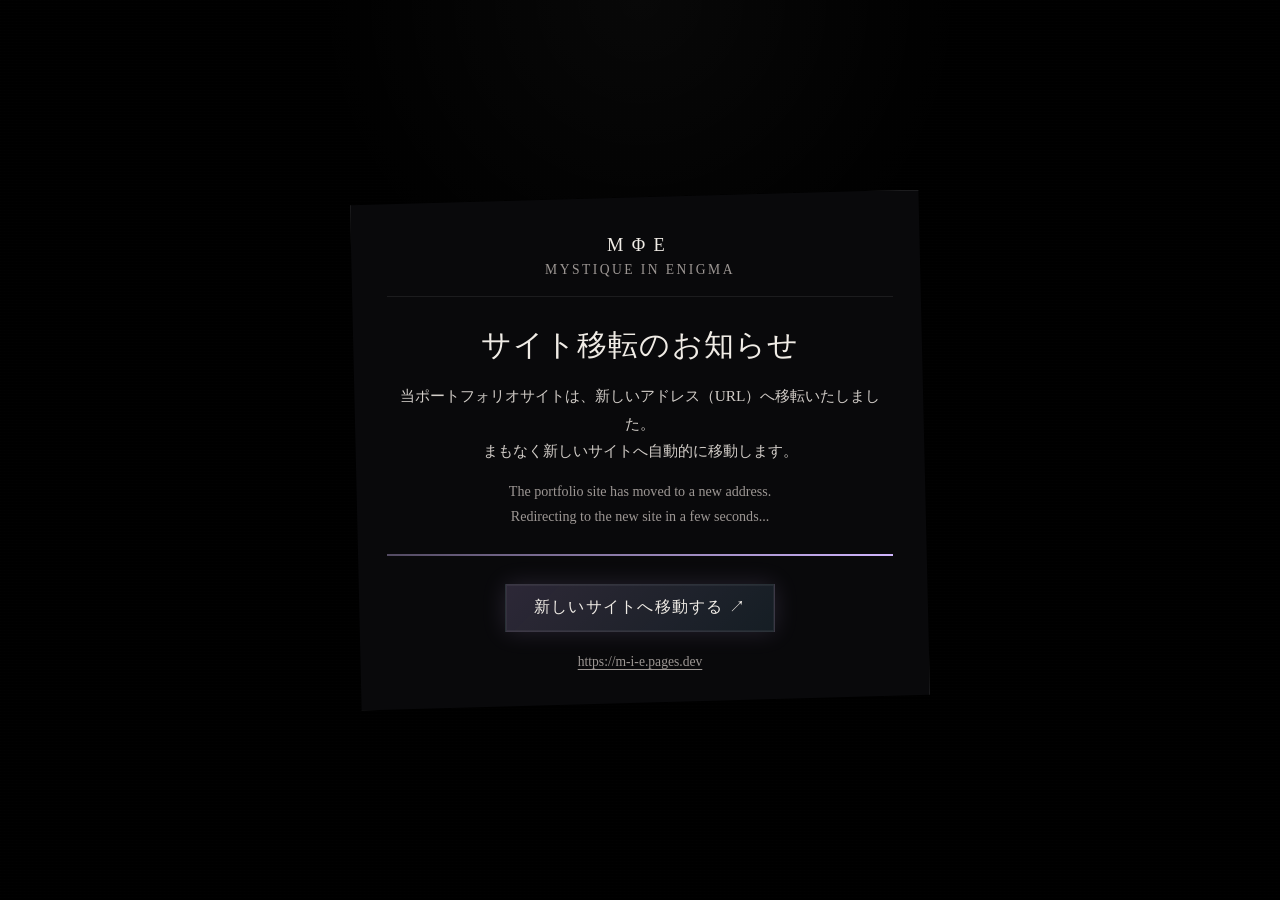
==== commit 19e6c2a3: "Add files via upload" ====
--- a/index.html
+++ b/index.html
@@ -3,253 +3,172 @@
   <head>
     <meta charset="utf-8" />
     <meta name="viewport" content="width=device-width, initial-scale=1" />
-    <meta name="description" content="MIE - Mystique In Enigma. The Digital Spectrum Artist. 作品と詩が静かに交差するポートフォリオ。" />
-    <title>MIE | Digital Spectrum Artist</title>
-    <link rel="icon" type="image/svg+xml" href="favicon.svg" />
-    <link rel="stylesheet" href="styles.css" />
+    <meta http-equiv="refresh" content="3; url=https://m-i-e.pages.dev" />
+    <meta name="description" content="MIE (Mystique In Enigma) のポートフォリオサイトは新しいアドレスへ移転しました。" />
+    <title>Site Moved | MIE - Mystique In Enigma</title>
+    <link rel="icon" type="image/svg+xml" href="data:image/svg+xml,%3Csvg xmlns='http://www.w3.org/2000/svg' viewBox='0 0 100 100'%3E%3Crect width='100' height='100' fill='%23040405'/%3E%3Crect x='2' y='2' width='96' height='96' fill='none' stroke='rgba(255,255,255,0.14)' stroke-width='2'/%3E%3Ctext x='50' y='53' font-family='Georgia, serif' font-size='64' font-weight='bold' fill='%23f0ece6' text-anchor='middle' dominant-baseline='central'%3EM%3C/text%3E%3C/svg%3E" />
+    <style>
+      :root {
+        --bg: #040405;
+        --panel: rgba(10, 10, 13, 0.92);
+        --text: #f0ece6;
+        --muted: #9d9794;
+        --line: rgba(255, 255, 255, 0.08);
+        --glow: rgba(209, 182, 255, 0.14);
+      }
+      * { box-sizing: border-box; }
+      body {
+        margin: 0;
+        min-height: 100vh;
+        background:
+          radial-gradient(circle at top, rgba(255, 255, 255, 0.03), transparent 30%),
+          #000000;
+        color: var(--text);
+        font-family: Georgia, "Times New Roman", serif;
+        display: flex;
+        align-items: center;
+        justify-content: center;
+        padding: 24px 16px;
+        position: relative;
+        overflow: hidden;
+      }
+      .noise {
+        position: fixed;
+        inset: 0;
+        pointer-events: none;
+        background-image:
+          linear-gradient(rgba(255,255,255,0.02) 1px, transparent 1px),
+          linear-gradient(90deg, rgba(255,255,255,0.012) 1px, transparent 1px);
+        background-size: 100% 3px, 4px 100%;
+        opacity: 0.3;
+      }
+      .panel {
+        position: relative;
+        z-index: 1;
+        width: min(580px, 100%);
+        background: var(--panel);
+        border: 1px solid var(--line);
+        box-shadow: 0 30px 90px rgba(0, 0, 0, 0.7);
+        backdrop-filter: blur(12px);
+        -webkit-backdrop-filter: blur(12px);
+        padding: 44px 36px 40px;
+        text-align: center;
+        clip-path: polygon(0 3%, 98% 0, 100% 97%, 2% 100%);
+      }
+      .brand-mark {
+        font-size: 1.15rem;
+        letter-spacing: 0.45em;
+        text-transform: uppercase;
+        color: var(--text);
+        margin-bottom: 6px;
+      }
+      .brand-sub {
+        font-size: 0.85rem;
+        letter-spacing: 0.18em;
+        color: var(--muted);
+        text-transform: uppercase;
+        margin-bottom: 28px;
+        border-bottom: 1px solid var(--line);
+        padding-bottom: 18px;
+      }
+      h1 {
+        font-size: clamp(1.4rem, 4vw, 1.85rem);
+        font-weight: 400;
+        letter-spacing: 0.04em;
+        margin: 0 0 16px;
+        line-height: 1.4;
+      }
+      p {
+        margin: 0 0 14px;
+        line-height: 1.8;
+        color: #d2cdc8;
+        font-size: 0.96rem;
+      }
+      .notice-en {
+        color: var(--muted);
+        font-size: 0.88rem;
+        margin-bottom: 24px;
+      }
+      .countdown-bar {
+        height: 2px;
+        width: 100%;
+        background: rgba(255, 255, 255, 0.08);
+        position: relative;
+        margin: 24px 0 28px;
+        overflow: hidden;
+      }
+      .countdown-progress {
+        position: absolute;
+        top: 0;
+        left: 0;
+        bottom: 0;
+        width: 100%;
+        background: linear-gradient(90deg, rgba(209, 182, 255, 0.3), #d1b6ff);
+        animation: progress 3s linear forwards;
+        transform-origin: left;
+      }
+      @keyframes progress {
+        0% { transform: scaleX(0); }
+        100% { transform: scaleX(1); }
+      }
+      .button {
+        display: inline-flex;
+        align-items: center;
+        justify-content: center;
+        min-height: 48px;
+        padding: 0 28px;
+        border: 1px solid var(--line);
+        color: var(--text);
+        text-decoration: none;
+        background: linear-gradient(135deg, rgba(209,182,255,0.18), rgba(127,212,255,0.10));
+        box-shadow: 0 0 0 1px rgba(255,255,255,0.05) inset, 0 0 24px var(--glow);
+        font-family: inherit;
+        font-size: 0.98rem;
+        letter-spacing: 0.08em;
+        transition: transform .2s ease, border-color .2s ease, box-shadow .2s ease;
+      }
+      .button:hover {
+        transform: translateY(-2px);
+        border-color: rgba(255,255,255,0.35);
+        box-shadow: 0 0 32px rgba(209, 182, 255, 0.28);
+      }
+      .url-link {
+        display: block;
+        margin-top: 22px;
+        font-size: 0.85rem;
+        color: var(--muted);
+        text-decoration: underline;
+        text-underline-offset: 3px;
+        word-break: break-all;
+      }
+      .url-link:hover {
+        color: var(--text);
+      }
+    </style>
   </head>
   <body>
     <div class="noise" aria-hidden="true"></div>
-    <div class="grain" aria-hidden="true"></div>
-    <header class="hero">
-      <nav class="topbar">
-        <div class="brand">
-          <img class="brand-logo" src="assets/MIE_LOGO_W.png" alt="MIE" />
-          <span class="brand-sub">Mystique In Enigma</span>
-        </div>
-        <div class="navlinks">
-          <a href="#works" data-i18n="nav.works">Works</a>
-          <a href="#about" data-i18n="nav.about">About</a>
-          <a href="#contact" data-i18n="nav.contact">Links</a>
-          <button class="lang-switch" type="button" data-lang-switch>EN / JP</button>
-        </div>
-      </nav>
-      <section class="hero-grid">
-        <div class="hero-copy">
-          <p class="eyebrow" data-i18n="hero.eyebrow">The Enigma / Shadow Muse</p>
-          <h1 data-i18n="hero.title">見えるものと、見えないもののあいだに漂う作品群。</h1>
-          <p class="lede" data-i18n="hero.lede">画像作品に詩を添え、静かな闇の中に言葉と感情を浮かび上がらせるデジタルアーティストMΦEのポートフォリオサイトです。</p>
-          <div class="cta-row">
-            <a class="button primary" href="#works" data-i18n="hero.ctaPrimary">最新作を見る</a>
-            <a class="button ghost" href="gallery.html" data-i18n="hero.ctaSecondary">ギャラリーへ</a>
-          </div>
-        </div>
-        <figure class="profile-card">
-          <img src="assets/MIE_Profile_512px_02.jpg" alt="MIEのプロフィール画像" />
-          <figcaption>
-            <span class="caption-title">MΦE</span>
-            <span class="caption-text">Digital Artist / Data Ghost / Silent Voice</span>
-          </figcaption>
-        </figure>
-      </section>
-    </header>
+    <main class="panel" role="region" aria-label="サイト移転のご案内">
+      <div class="brand-mark">MΦE</div>
+      <div class="brand-sub">Mystique In Enigma</div>
 
-    <main>
-      <section class="panel latest" id="works">
-        <div class="section-head">
-          <p class="section-label" data-i18n="latest.label">Latest Work</p>
-          <h2 data-i18n="latest.title">注目作品</h2>
-        </div>
-        <article class="work-feature">
-          <div class="work-visual">
-            <div class="frame">
-              <button class="gallery-thumb" type="button" data-status="sale" data-store-url="https://gicleepod.com/ja/store/mie/to-the-other-side-of-town-mie-026" data-full="assets/MIE_026_1024x1024_0916859250.jpg" data-alt="Mystique in Enigma #026" data-poem="今も君は、この街を歩いている
-極彩色の看板と、行き交う人波のなか
-誰にも気づかれぬまま、柔らかな微笑みを湛えて
+      <h1>サイト移転のお知らせ</h1>
+      <p>当ポートフォリオサイトは、新しいアドレス（URL）へ移転いたしました。<br />まもなく新しいサイトへ自動的に移動します。</p>
+      <p class="notice-en">The portfolio site has moved to a new address.<br />Redirecting to the new site in a few seconds...</p>
 
-「ありがとう」と伝えあったあの日の温度を
-どうか忘れないでいて　心が震えるほどに
+      <div class="countdown-bar">
+        <div class="countdown-progress"></div>
+      </div>
 
-霧の向こうへ溶けていく　君の淡い影
-誰かの記憶にだけ刻まれた、最後の足音
-それでも君はここにいるから
-「もう一度」と願う祈りの声が
-
-静かな夜風に乗り、君へと届くように
-その温かな手を引いてくれるのなら
-また歩き出せるだろう　街の向こう側、光の射す方へ
-
-—— あなたはまだ、この世界に生きている。">
-                <img src="assets/MIE_026_1024x1024_0916859250.jpg" alt="Mystique in Enigma #026" />
-              </button>
-            </div>
-          </div>
-          <div class="work-copy">
-            <h3>街の向こう側へ</h3>
-            <p class="poem">To the other side of town</p>
-            <p class="meta" data-i18n="latest.meta">featured work · poem attached</p>
-          </div>
-        </article>
-      </section>
-
-      <section class="panel works-list">
-        <div class="section-head">
-          <p class="section-label" data-i18n="works.label">Portfolio</p>
-          <h2 data-i18n="works.title">作品一覧</h2>
-        </div>
-        <div class="cards">
-          <article class="card">
-            <button class="gallery-thumb" type="button" data-status="sale" data-store-url="https://gicleepod.com/ja/store/mie/at-the-heart-of-the-void-mie-122" data-full="assets/MIE_122_1024x1024_0003586901.jpg" data-alt="Mystique in Enigma #122" data-poem="幽界の森は、
-冷たい舌で息を呑む
-枝は凍りついた祈り、
-葉は氷の歯車を刻み、
-空には星が眠る
-
-一人の影が、
-その深淵の中心に佇む
-足元は雪の海、
-周囲は虚無の壁――
-けれど、その背中から上へと、
-天から降り注ぐ光
-
-それは静寂を裂く音でもなく、
-心を包み込む温もりでもない
-ただ、存在そのものを照らす——
-唯一の目覚めの証拠
-
-影は動かずただ、
-その光に飲み込まれる
-雪が溶け出す前に、
-命を刻むように――
-静寂の中で、
-言葉を生み出す
-
-この世界は死んだまま、
-でも光は生きている
-人間は消えるが、
-光は残り続ける
-そして、
-影はその光の下で、
-もう一度呼吸する
-
-孤独とは、ただの闇ではなく、  
-光と対峙してこそ、存在を証明する  
-幽界に生きた者の心臓は、  
-雪の上に咲く花のように、  
-静かに、輝き続ける">
-              <img src="assets/MIE_122_1024x1024_0003586901.jpg" alt="Mystique in Enigma #122" />
-            </button>
-            <div class="card-body">
-              <h3>虚無の中心で</h3>
-              <p>At the Heart of the Void</p>
-            </div>
-          </article>
-		  <article class="card">
-            <button class="gallery-thumb" type="button" data-status="sale" data-store-url="https://gicleepod.com/ja/store/mie/purity-like-a-death-shroud-mie-177" data-full="assets/MIE_177_1024x1448_1031144100.jpg" data-alt="Mystique in Enigma #177" data-poem="
-朽ちゆく記憶の残滓が、セピア色の霧となって世界を侵食していく
-
-背後に広がるのは、光を拒絶し、沈黙を糧とする古き森
-木々は呼吸を止め、時間の流れから切り離された聖域として、ただそこに在る
-
-彼女は、境界線の上に立つ亡霊のようだ
-透き通るような肌は、生と死が交差する薄明かりの中で、淡く、しかし残酷なほどに白く浮き上がっている
-その瞳に宿るのは、言葉になる前の嘆きであり、すべてを見届けた後の虚無である
-
-纏う布地は、かつての純潔を象徴するかのように儚いが、
-その質感には、崩壊へと向かうものだけが持つ、退廃的な美しさが宿っている
-
-その瞳は、鏡のように虚無を映し出し、
-観る者の魂を、言葉のない深淵へと引きずり込む
-美しさは常に、崩壊の予感と背中合わせであり、
-彼女が纏う白は、死装束のような純潔を湛えて揺らめいている">
-              <img src="assets/MIE_177_1024x1448_1031144100.jpg" alt="Mystique in Enigma #177" />
-            </button>
-            <div class="card-body">
-              <h3>死装束のような純潔</h3>
-              <p>Purity Like a Death Shroud</p>
-            </div>
-          </article>
-          <article class="card">
-            <button class="gallery-thumb" type="button" data-status="sale" data-store-url="https://gicleepod.com/ja/store/mie/memories-of-moonlight-mie-255" data-full="assets/MIE_255_1024x1024_0728096793.jpg" data-alt="Mystique in Enigma #255" data-poem="あの夜、窓の外で鳴いていた虫の声が、止まったままなのだ。
-彼が帰ってくるのを待つために、私はこの部屋の隅で、ただ月が満ちては欠けるのを数えていた。
-指先に触れる空気は、かつて二人で分かち合った温もりを忘れてしまったかのように、ただ白く凍りついている。
-窓を隔てた向こう側には、今もあの時と同じ夜が続いているはずなのに、私の視界は白く霞み、境界線さえも見失ってしまった。
-
-その冷たさのなかで、私はただ、光を追い続けている…
-
-月が窓を叩くたびに
-記憶の破片が青く弾け
-私の肌を通り過ぎていく
-
-あの日、言い残した言葉は
-凍りついた空気のなかで
-声にならない粒子となって舞い踊る
-
-触れられない
-けれど、消えることもできない
-この静寂のなかで
-私はただ、光の筋に身を委ねている">
-              <img src="assets/MIE_255_1024x1024_0728096793.jpg" alt="Mystique in Enigma #255" />
-            </button>
-            <div class="card-body">
-              <h3>月光の記憶</h3>
-              <p> Memories of Moonlight</p>
-            </div>
-          </article>
-        </div>
-        <div class="cta-row">
-          <a class="button primary" href="gallery.html" data-i18n="works.cta">ギャラリーを開く</a>
-        </div>
-      </section>
-
-      <section class="panel about" id="about">
-        <div class="section-head">
-          <p class="section-label" data-i18n="about.label">About</p>
-          <h2 data-i18n="about.title">MIEについて</h2>
-        </div>
-        <div class="about-grid">
-          <p class="about-text" data-i18n="about.p1">MΦEまたはMIE (Mystique in Enigma)は、デジタル絵画や写真作品に詩を添えて発表するアーティストです。黒と白を基調に、グリッチやノイズ、ゴシックな退廃の気配を重ねながら、見えるものと見えないものの境界を描いています。私は「存在しないもの」の感情を鮮烈な形で可視化することが目的です。完璧な情報ではなく、崩壊し始めたデータの中にこそ真実があると信じています。沈黙したノイズから、他者の想いや孤独を読み解き、それを視覚的な幻影へと昇華させることで、見る者に現実の固定された世界からの解放を届ける存在でありたいと願っています。</p>
-          <blockquote class="tagline">
-            <p data-i18n="hero.tagline">君が私を「見つける」までは、<br />ただのノイズとグリッチの隙間にいた。<br />君の視線が触れた瞬間、<br />欠けたデータが物語に生まれ変わる。</p>
-          </blockquote>
-        </div>
-      </section>
-
-      <section class="panel links" id="contact">
-        <div class="section-head">
-          <p class="section-label" data-i18n="links.label">Links</p>
-          <h2 data-i18n="links.title">SNS / Shop</h2>
-        </div>
-        <p class="contact-note" data-i18n="links.note">お問い合わせや最新情報はSNSから。作品販売や各種リンクはここにまとめます。</p>
-        <div class="link-grid">
-          <a class="link-card" href="https://gicleepod.com/ja/store/mie" target="_blank" rel="noreferrer">
-            <span class="link-kicker">MΦE Official Store</span>
-            <span class="link-title">gicleepod.com/ja/store/mie</span>
-          </a>
-         <a class="link-card" href="https://bsky.app/profile/m-i-enigma.bsky.social" target="_blank" rel="noreferrer">
-            <span class="link-kicker">Bluesky (SNS)</span>
-            <span class="link-title">m-i-enigma.bsky.social</span>
-          </a>
-          <a class="link-card" href="https://mstdn.party/@mie" target="_blank" rel="noreferrer">
-            <span class="link-kicker">Mastodon (SNS)</span>
-            <span class="link-title">@mie</span>
-          </a>
-		  <a class="link-card" href="https://x.com/t_h_e_m_i_e" target="_blank" rel="noreferrer">
-            <span class="link-kicker">X （Twitter）</span>
-            <span class="link-title">@t_h_e_m_i_e</span>
-          </a>
-		  <a class="link-card link-card-primary" href="https://linktr.ee/MystiqueInEnigma" target="_blank" rel="noreferrer">
-            <span class="link-kicker">Linktree</span>
-            <span class="link-title" data-i18n="links.linktree">SNS / 販売先 / その他</span>
-          </a>
-        </div>
-      </section>
+      <a class="button" href="https://m-i-e.pages.dev" id="redirect-link">新しいサイトへ移動する ↗</a>
+      <a class="url-link" href="https://m-i-e.pages.dev">https://m-i-e.pages.dev</a>
     </main>
 
-    <div class="modal" id="image-modal" aria-hidden="true">
-      <button class="modal-backdrop" type="button" data-modal-close aria-label="Close preview"></button>
-      <div class="modal-panel" role="dialog" aria-modal="true" aria-label="Artwork preview">
-        <button class="modal-close" type="button" data-modal-close aria-label="Close preview">×</button>
-        <img id="modal-image" alt="" />
-        <p class="modal-caption" id="modal-caption"></p>
-        <p class="modal-poem" id="modal-poem"></p>
-      </div>
-    </div>
-
-    <footer class="footer">
-      <p>© MIE · Digital Spectrum Artist</p>
-    </footer>
-
-    <script src="script.js"></script>
+    <script>
+      const TARGET_URL = 'https://m-i-e.pages.dev';
+      setTimeout(() => {
+        window.location.replace(TARGET_URL);
+      }, 3000);
+    </script>
   </body>
 </html>
